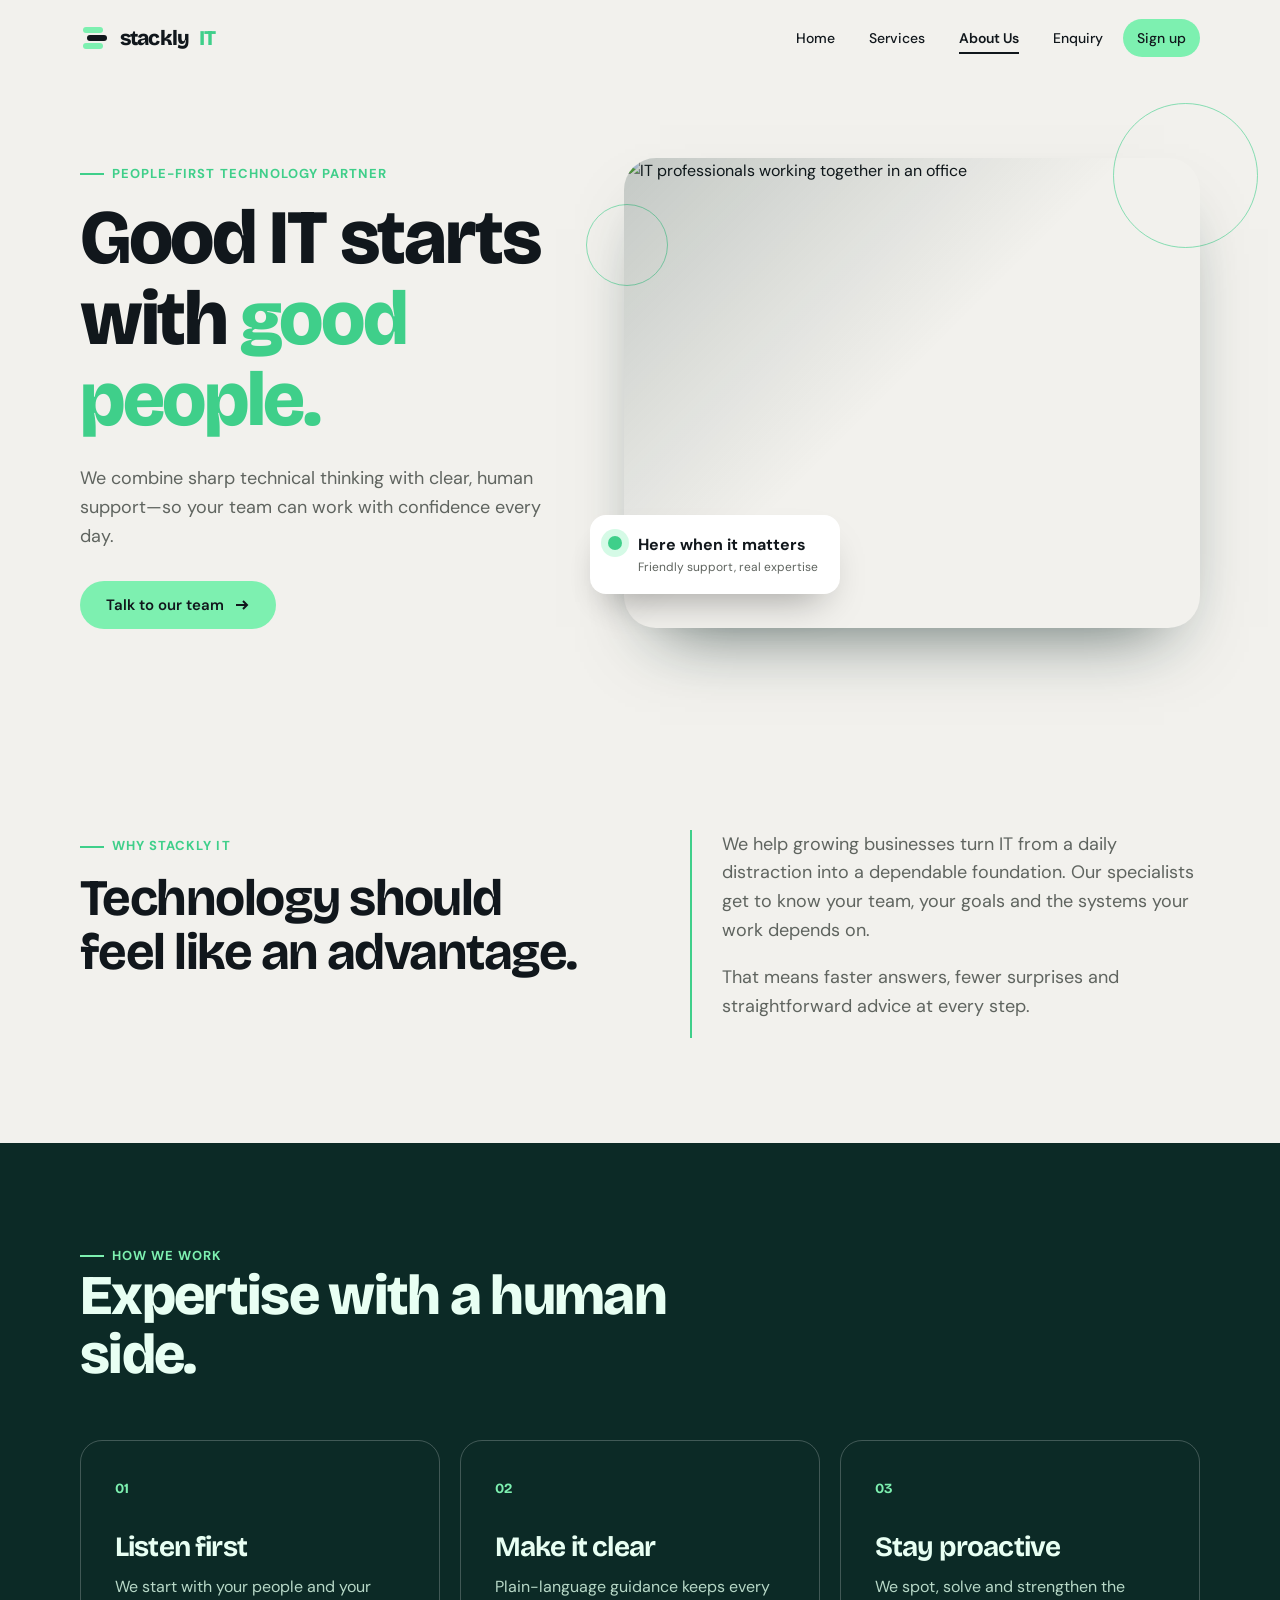
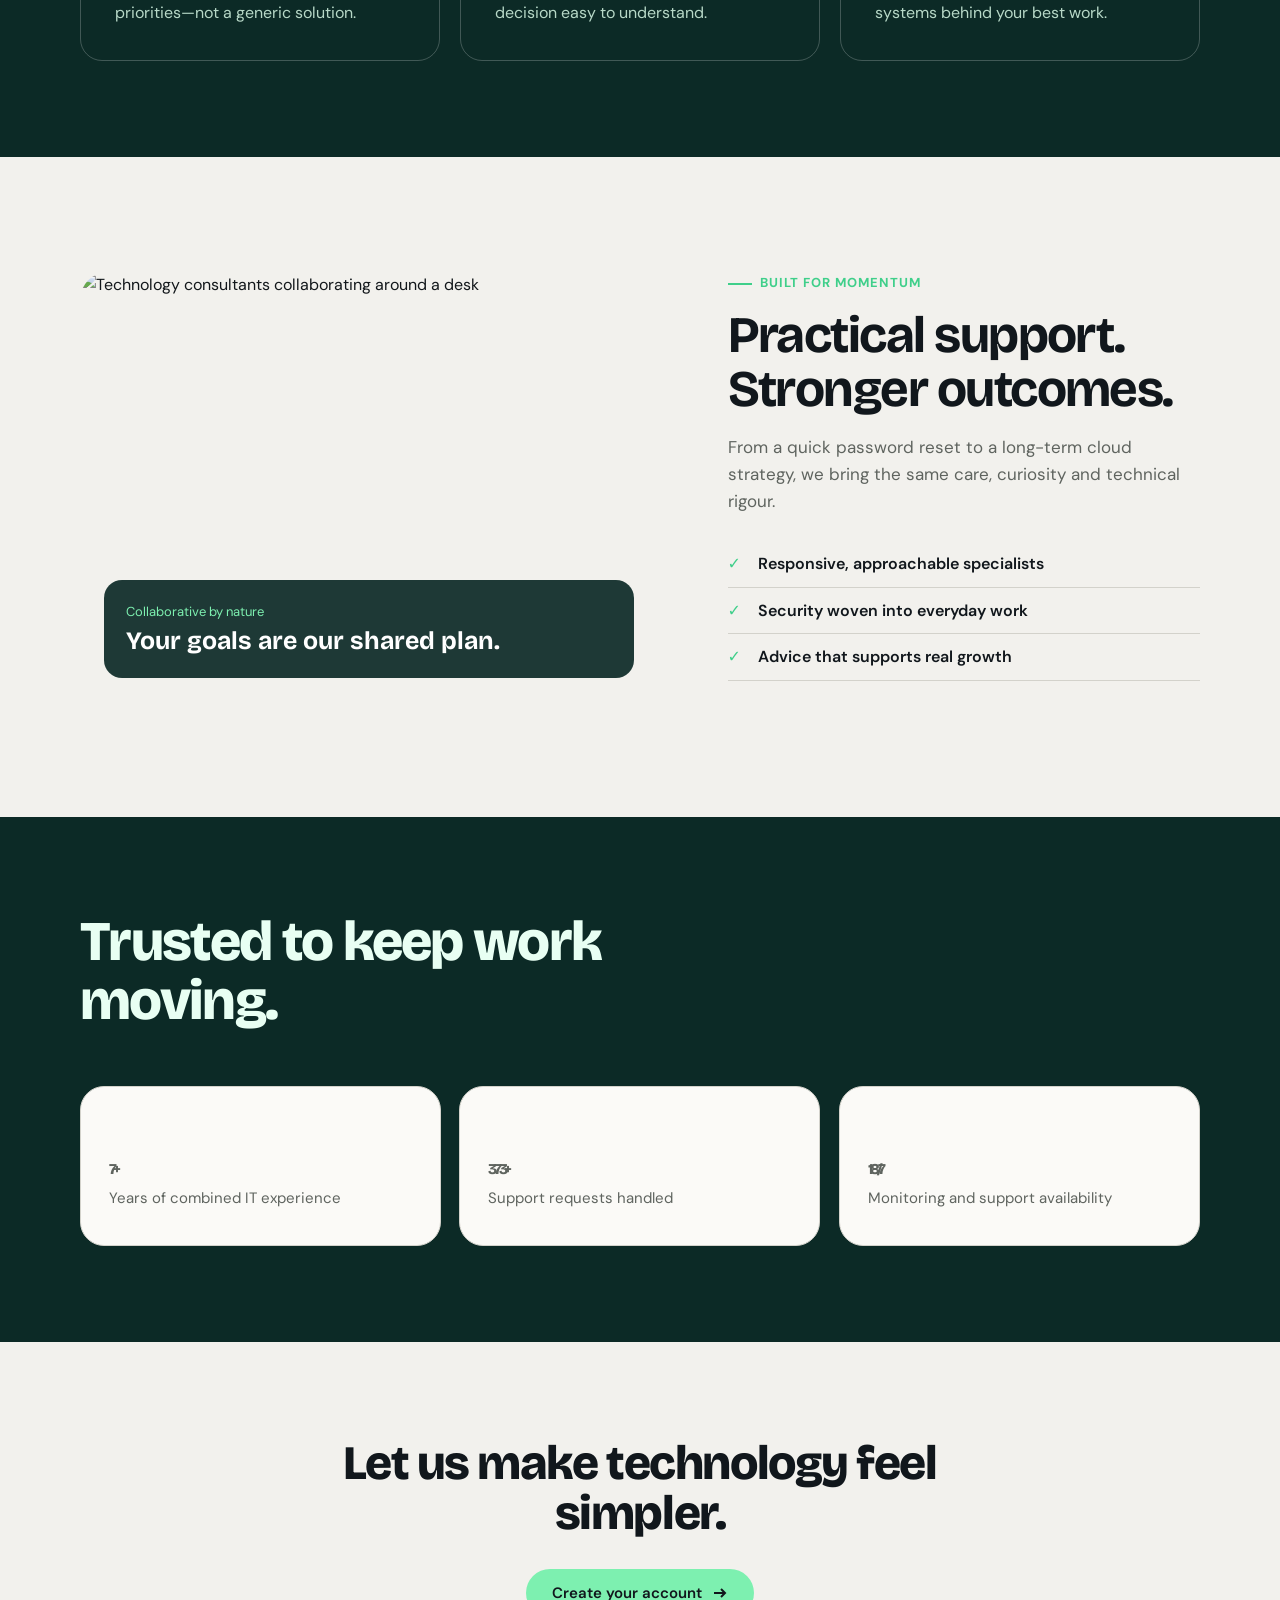
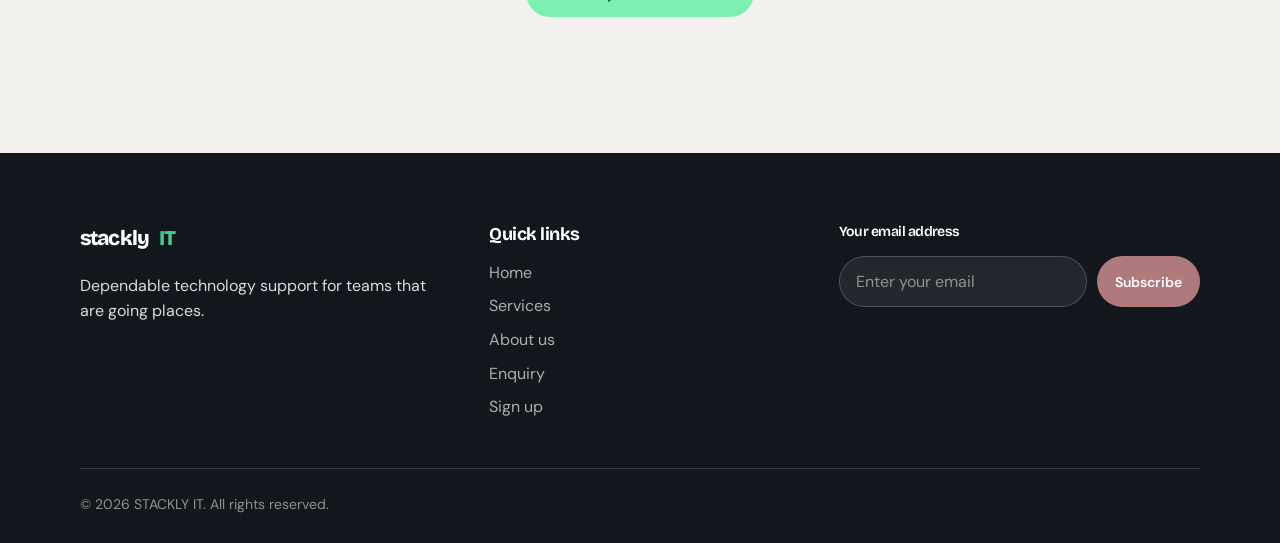
==== stackly-it-website/stackly/about.html @ 1fcb6004 "almost done" ====
<!doctype html>
<html lang="en"><head><meta charset="UTF-8"><meta name="viewport" content="width=device-width,initial-scale=1"><meta name="theme-color" content="#f2f1ed"><title>About us | Stackly IT</title><link rel="icon" type="image/svg+xml" href="logo.svg"><link rel="stylesheet" href="styles.css"><link rel="stylesheet" href="fx.css"></head>
<body class="about-page"><header class="site-header"><div class="wrap"><a class="brand" href="index.html" aria-label="Stackly IT home"><svg viewBox="0 0 30 30" aria-hidden="true"><rect class="b1" x="3" y="4" width="20" height="6" rx="3" fill="#7df0b0"/><rect class="b2" x="7" y="12" width="20" height="6" rx="3" fill="currentColor"/><rect class="b3" x="3" y="20" width="20" height="6" rx="3" fill="#7df0b0"/></svg>stackly<i>IT</i></a><button class="menu-toggle" aria-label="Toggle navigation" aria-expanded="false"><span></span><span></span></button><nav class="nav" aria-label="Main navigation"><a href="index.html">Home</a><a href="services.html">Services</a><a href="about.html" aria-current="page">About Us</a><a href="enquiry.html">Enquiry</a><a class="btn btn-sm" href="signup.html">Sign up</a></nav></div></header>
<main><section class="about-hero"><div class="wrap about-hero-grid"><div class="about-copy"><span class="eyebrow">People-first technology partner</span><h1>Good IT starts with <em>good people.</em></h1><p>We combine sharp technical thinking with clear, human support—so your team can work with confidence every day.</p><a class="btn" href="enquiry.html">Talk to our team <svg viewBox="0 0 16 16" fill="none" stroke="currentColor" stroke-width="2"><path d="M2 8h11M9 4l4 4-4 4"/></svg></a></div><div class="team-photo" data-reveal><img src="https://images.unsplash.com/photo-1521737711867-e3b97375f902?auto=format&amp;fit=crop&amp;w=1200&amp;q=85" alt="IT professionals working together in an office"><div class="photo-badge"><span></span><b>Here when it matters</b><small>Friendly support, real expertise</small></div><i class="orbit orbit-one"></i><i class="orbit orbit-two"></i></div></div></section>
<section class="about-story"><div class="wrap story-grid"><div data-reveal><span class="eyebrow">Why Stackly IT</span><h2>Technology should feel like an advantage.</h2></div><div class="story-copy" data-reveal style="--d:.12s"><p>We help growing businesses turn IT from a daily distraction into a dependable foundation. Our specialists get to know your team, your goals and the systems your work depends on.</p><p>That means faster answers, fewer surprises and straightforward advice at every step.</p></div></div></section>
<section class="dark values"><div class="wrap"><div class="head" data-reveal><span class="eyebrow">How we work</span><h2>Expertise with a human side.</h2></div><div class="value-grid"><article data-reveal><span>01</span><h3>Listen first</h3><p>We start with your people and your priorities—not a generic solution.</p></article><article data-reveal style="--d:.1s"><span>02</span><h3>Make it clear</h3><p>Plain-language guidance keeps every decision easy to understand.</p></article><article data-reveal style="--d:.2s"><span>03</span><h3>Stay proactive</h3><p>We spot, solve and strengthen the systems behind your best work.</p></article></div></div></section>
<section class="team-section"><div class="wrap team-grid"><div class="team-card team-card-main" data-reveal><img src="https://images.unsplash.com/photo-1556761175-b413da4baf72?auto=format&amp;fit=crop&amp;w=1000&amp;q=85" alt="Technology consultants collaborating around a desk"><div><span>Collaborative by nature</span><b>Your goals are our shared plan.</b></div></div><div class="team-detail" data-reveal style="--d:.12s"><span class="eyebrow">Built for momentum</span><h2>Practical support. Stronger outcomes.</h2><p>From a quick password reset to a long-term cloud strategy, we bring the same care, curiosity and technical rigour.</p><ul><li>Responsive, approachable specialists</li><li>Security woven into everyday work</li><li>Advice that supports real growth</li></ul></div></div></section>
<section class="dark"><div class="wrap"><div class="head" data-reveal><h2>Trusted to keep work moving.</h2></div><div class="stats"><div class="stat" data-reveal><strong><span data-to="10" data-suf="+">0</span></strong><span>Years of combined IT experience</span></div><div class="stat" data-reveal style="--d:.08s"><strong><span data-to="500" data-suf="+">0</span></strong><span>Support requests handled</span></div><div class="stat" data-reveal style="--d:.16s"><strong><span data-to="24" data-suf="/7">0</span></strong><span>Monitoring and support availability</span></div></div></div></section>
<section class="closing"><div class="wrap" data-reveal><h2>Let us make technology feel simpler.</h2><a class="btn" href="signup.html">Create your account <svg viewBox="0 0 16 16" fill="none" stroke="currentColor" stroke-width="2"><path d="M2 8h11M9 4l4 4-4 4"/></svg></a></div></section></main>
<footer><div class="wrap"><div class="f-top"><div><a class="brand" href="index.html">stackly<i>IT</i></a><p>Dependable technology support for teams that are going places.</p></div><nav aria-label="Quick links"><h3>Quick links</h3><div class="f-links"><a href="index.html">Home</a><a href="services.html">Services</a><a href="about.html">About us</a><a href="enquiry.html">Enquiry</a><a href="signup.html">Sign up</a></div></nav><form class="sub-form" novalidate><h3><label for="fe">Your email address</label></h3><div class="sub"><input id="fe" type="email" placeholder="Enter your email" required><button class="btn btn-sm" type="submit">Subscribe</button></div><p class="msg" aria-live="polite"></p></form></div><div class="f-bot"><span>© <span id="year">2026</span> STACKLY IT. All rights reserved.</span></div></div></footer><script src="script.js"></script><script src="fx.js"></script></body></html>
---- stackly-it-website/stackly/styles.css ----
@import url('https://fonts.googleapis.com/css2?family=Bricolage+Grotesque:opsz,wght@12..96,500;12..96,700;12..96,800&family=DM+Sans:wght@400;500;600&display=swap');
:root{--paper:#f2f1ed;--card:#fbfaf7;--ink:#11171c;--deep:#0c2a26;--muted:#5f645f;--line:#d3d2cb;--mint:#7df0b0;--mint-d:#3fcf8a;--rose:#b07a7d;--err:#c2403a;--ease:cubic-bezier(.2,.8,.2,1);--head:'Bricolage Grotesque','DM Sans',system-ui,sans-serif;--body:'DM Sans',system-ui,sans-serif}
*{box-sizing:border-box}html{scroll-behavior:smooth}
body{margin:0;background:var(--paper);color:var(--ink);font:400 16px/1.6 var(--body);-webkit-font-smoothing:antialiased}
a{color:inherit;text-decoration:none}h1,h2,h3{font-family:var(--head);margin:0;letter-spacing:-.03em;line-height:1.05}
:focus-visible{outline:3px solid var(--mint-d);outline-offset:3px;border-radius:4px}
.wrap{width:min(1120px,calc(100% - 48px));margin-inline:auto}
/* header */
.site-header{position:sticky;top:0;z-index:50;background:rgba(242,241,237,.82);backdrop-filter:blur(14px);border-bottom:1px solid transparent;transition:border-color .3s}
.site-header.scrolled{border-color:var(--line)}
.site-header .wrap{height:76px;display:flex;align-items:center;justify-content:space-between}
.brand{display:flex;align-items:center;gap:10px;font:800 21px var(--head);letter-spacing:-.04em}
.brand svg{width:30px;height:30px}.brand i{font-style:normal;color:var(--mint-d)}
.brand .b1,.brand .b2,.brand .b3{transition:transform .4s var(--ease)}
.brand:hover .b1{transform:translateX(3px)}.brand:hover .b3{transform:translateX(-3px)}
.nav{display:flex;align-items:center;gap:6px}
.nav a{position:relative;padding:8px 14px;font-size:14px;font-weight:500}
.nav a:not(.btn)::after{content:'';position:absolute;left:14px;right:14px;bottom:3px;height:2px;background:var(--ink);transform:scaleX(0);transform-origin:left;transition:transform .35s var(--ease)}
.nav a:not(.btn):hover::after,.nav a[aria-current]::after{transform:scaleX(1)}
.nav a[aria-current]{font-weight:600}
.menu-toggle{display:none;width:44px;height:44px;border:0;background:none;cursor:pointer;flex-direction:column;justify-content:center;align-items:center;gap:6px}
.menu-toggle span{width:24px;height:2px;background:var(--ink);transition:transform .3s var(--ease)}
.menu-toggle[aria-expanded=true] span:first-child{transform:translateY(4px) rotate(45deg)}.menu-toggle[aria-expanded=true] span:last-child{transform:translateY(-4px) rotate(-45deg)}
/* buttons */
.btn{position:relative;overflow:hidden;display:inline-flex;align-items:center;justify-content:center;gap:10px;min-height:48px;padding:0 26px;border:0;border-radius:999px;background:var(--mint);color:var(--ink);font:600 15px var(--body);cursor:pointer;transition:transform .3s var(--ease),box-shadow .3s}
.btn svg{width:16px;height:16px;transition:transform .3s var(--ease)}
.btn:hover{transform:translateY(-2px);box-shadow:0 10px 24px -8px rgba(63,207,138,.8)}.btn:hover svg{transform:translateX(4px)}
.btn:active{transform:translateY(0)}
.btn::before{content:'';position:absolute;inset:0;background:linear-gradient(100deg,transparent 30%,rgba(255,255,255,.6) 50%,transparent 70%);transform:translateX(-120%)}
.btn:hover::before{transform:translateX(120%);transition:transform .7s var(--ease)}
.btn-dark{background:var(--ink);color:#fff}.btn-dark:hover{box-shadow:0 10px 24px -8px rgba(17,23,28,.6)}
.btn-sm{min-height:38px;padding:0 18px;font-size:14px}
.btn[disabled]{opacity:.7;pointer-events:none}
/* hero */
.hero{padding:72px 0 88px}
.hero .wrap{display:grid;grid-template-columns:1.1fr .9fr;gap:56px;align-items:center}
.hero h1{font-size:clamp(44px,6.4vw,84px);font-weight:800;letter-spacing:-.05em}
.line{display:block;overflow:hidden;padding-bottom:.08em}.line>span{display:block;transform:translateY(110%);animation:rise 1s var(--ease) forwards;animation-delay:calc(var(--i)*.12s + .15s)}
@keyframes rise{to{transform:none}}
.lead{max-width:460px;color:var(--muted);font-size:18px;margin:26px 0 34px;opacity:0;animation:fade .9s .75s var(--ease) forwards}
.hero-cta{display:flex;gap:14px;flex-wrap:wrap;opacity:0;animation:fade .9s .9s var(--ease) forwards}
@keyframes fade{from{opacity:0;transform:translateY(14px)}to{opacity:1;transform:none}}
.link{display:inline-flex;align-items:center;gap:8px;font-weight:600;min-height:48px;border-bottom:2px solid var(--ink);align-self:center;line-height:1.2;padding:0;min-height:0;padding-bottom:3px}
.panel{background:var(--deep);color:#e8fff3;border-radius:28px;padding:30px;position:relative;box-shadow:0 40px 80px -40px rgba(12,42,38,.7);opacity:0;transform:translateY(30px) rotate(1.5deg);animation:panel 1.1s .4s var(--ease) forwards}
@keyframes panel{to{opacity:1;transform:none}}
.panel-top{display:flex;justify-content:space-between;align-items:center;font-size:14px;color:#9fd9bd}
.live{display:inline-flex;align-items:center;gap:8px}.live::before{content:'';width:9px;height:9px;border-radius:50%;background:var(--mint);box-shadow:0 0 0 0 rgba(125,240,176,.7);animation:pulse 2s infinite}
@keyframes pulse{70%{box-shadow:0 0 0 12px rgba(125,240,176,0)}100%{box-shadow:0 0 0 0 rgba(125,240,176,0)}}
.panel-num{font:800 76px/1 var(--head);letter-spacing:-.05em;margin:22px 0 2px;color:#fff}.panel-sub{color:#9fd9bd;font-size:14px}
.bars{height:150px;display:flex;align-items:flex-end;gap:12px;margin-top:26px;border-bottom:1px solid rgba(255,255,255,.18)}
.bars i{flex:1;height:var(--h);background:rgba(255,255,255,.16);border-radius:8px 8px 0 0;transform:scaleY(0);transform-origin:bottom;animation:grow .9s var(--ease) forwards;animation-delay:calc(var(--n)*.09s + .9s)}
.bars i:last-child{background:var(--mint)}
@keyframes grow{to{transform:none}}
.days{display:flex;gap:12px;margin-top:8px;font-size:12px;color:#7fb89d}.days span{flex:1;text-align:center}
.toast{position:absolute;left:-34px;bottom:46px;background:var(--card);color:var(--ink);border-radius:16px;padding:12px 16px;font-size:13px;font-weight:600;display:flex;gap:10px;align-items:center;box-shadow:0 20px 40px -16px rgba(0,0,0,.4);opacity:0;animation:toast 5s 2.2s var(--ease) infinite}
.toast b{display:grid;place-items:center;width:24px;height:24px;border-radius:50%;background:var(--mint)}
@keyframes toast{0%{opacity:0;transform:translateY(16px)}8%,60%{opacity:1;transform:none}70%,100%{opacity:0;transform:translateY(-10px)}}
/* marquee */
.marquee{background:var(--ink);color:var(--paper);overflow:hidden;padding:20px 0}
.marquee div{display:flex;gap:48px;width:max-content;animation:slide 28s linear infinite;font:700 26px var(--head);letter-spacing:-.02em}
.marquee span{display:inline-flex;align-items:center;gap:48px;white-space:nowrap}.marquee span::after{content:'';width:14px;height:14px;background:var(--mint);border-radius:3px;transform:rotate(45deg)}
@keyframes slide{to{transform:translateX(-50%)}}
/* sections */
section{padding:96px 0}.head{max-width:640px;margin-bottom:56px}.head h2{font-size:clamp(34px,4.4vw,56px);font-weight:800}.head p{color:var(--muted);font-size:18px;margin:18px 0 0}
.features{display:grid;gap:0;border-top:1px solid var(--line)}
.feature{display:grid;grid-template-columns:128px 1fr 1.3fr;gap:32px;align-items:center;padding:22px 0;border-bottom:1px solid var(--line);transition:padding .4s var(--ease),background .4s}
.feature:hover{padding-left:20px;background:linear-gradient(90deg,rgba(125,240,176,.18),transparent 60%)}
.feature-image{width:128px;height:94px;margin:0;position:relative;overflow:hidden;border-radius:18px;background:var(--card);box-shadow:0 16px 28px -22px rgba(12,42,38,.8)}
.feature-image::after{content:'';position:absolute;inset:0;background:linear-gradient(135deg,rgba(12,42,38,.12),transparent 60%);pointer-events:none;transition:background .4s}
.feature-image img{display:block;width:100%;height:100%;object-fit:cover;filter:saturate(.78) contrast(1.05);transition:transform .65s var(--ease),filter .45s var(--ease)}
.image-tag{position:absolute;top:9px;right:9px;display:grid;place-items:center;width:28px;height:28px;border-radius:50%;background:rgba(255,255,255,.9);color:var(--deep);font:700 11px var(--head);backdrop-filter:blur(8px)}
.feature:hover .feature-image img{transform:scale(1.1);filter:saturate(1) contrast(1.05)}.feature:hover .feature-image::after{background:linear-gradient(135deg,rgba(125,240,176,.22),transparent 65%)}
.ico{width:64px;height:64px;border-radius:20px;background:var(--card);display:grid;place-items:center;border:1px solid var(--line);transition:background .4s,transform .5s var(--ease)}
.feature:hover .ico{background:var(--mint);transform:rotate(-8deg) scale(1.06)}
.ico svg{width:30px;height:30px;stroke:var(--ink);fill:none;stroke-width:1.7;stroke-linecap:round;stroke-linejoin:round}
.feature h3{font-size:28px;font-weight:700}.feature p{margin:0;color:var(--muted)}
.dark{background:var(--deep);color:#e8fff3}.dark .head p{color:#9fd9bd}
.steps{display:grid;grid-template-columns:repeat(3,1fr);gap:28px;position:relative}
.steps::before{content:'';position:absolute;top:27px;left:16%;right:16%;height:2px;background:repeating-linear-gradient(90deg,var(--line) 0 8px,transparent 8px 16px)}
.dark .steps::before{background:repeating-linear-gradient(90deg,rgba(255,255,255,.3) 0 8px,transparent 8px 16px)}
.step{text-align:center;position:relative}.step b{width:56px;height:56px;margin:0 auto 18px;border-radius:50%;display:grid;place-items:center;font:700 22px var(--head);background:var(--card);color:var(--ink);border:1px solid var(--line);position:relative;z-index:1;transition:background .4s,transform .5s var(--ease)}
.dark .step b{background:var(--deep);border-color:rgba(255,255,255,.4);color:#fff}
.step:hover b{background:var(--mint);color:var(--ink);transform:scale(1.12)}
.step h3{font-size:22px;margin-bottom:6px}.step p{margin:0 auto;max-width:240px;color:var(--muted);font-size:15px}.dark .step p{color:#9fd9bd}
.cta{background:var(--mint);border-radius:36px;padding:72px 56px;display:flex;justify-content:space-between;align-items:center;gap:32px;flex-wrap:wrap;position:relative;overflow:hidden}
.cta::after{content:'';position:absolute;right:-80px;top:-80px;width:320px;height:320px;border-radius:50%;border:2px solid rgba(17,23,28,.15);box-shadow:0 0 0 50px rgba(17,23,28,.04),0 0 0 110px rgba(17,23,28,.03);animation:spin 14s linear infinite;pointer-events:none}
@keyframes spin{to{transform:rotate(360deg)}}
.cta h2{font-size:clamp(32px,4vw,52px);font-weight:800;max-width:560px}
/* page titles */
.page-head{padding:72px 0 40px;text-align:center}.page-head h1{font-size:clamp(40px,6vw,72px);font-weight:800;letter-spacing:-.05em}
.page-head p{max-width:560px;margin:18px auto 0;color:var(--muted);font-size:18px}
.vm{display:grid;grid-template-columns:1fr 1fr;gap:24px}
.vm article{background:var(--card);border:1px solid var(--line);border-radius:28px;padding:44px;transition:transform .5s var(--ease),box-shadow .5s}
.vm article:hover{transform:translateY(-6px);box-shadow:0 30px 50px -30px rgba(17,23,28,.35)}
.vm h2{font-size:38px;margin-bottom:16px}.vm p{color:var(--muted);margin:0}
.stats{display:grid;grid-template-columns:repeat(6,1fr);gap:18px}
.stat{grid-column:span 2;background:var(--card);border:1px solid var(--line);border-radius:24px;padding:34px 28px;transition:transform .5s var(--ease),background .4s}
.stat:nth-child(4){grid-column:2/4}.stat:nth-child(5){grid-column:4/6}
.stat:hover{transform:translateY(-6px);background:var(--mint)}
.stat strong{display:block;font:800 clamp(44px,5vw,64px)/1 var(--head);letter-spacing:-.05em}.stat span{color:var(--muted);font-size:15px}.stat:hover span{color:var(--ink)}
.closing{text-align:center}.closing h2{font-size:clamp(30px,4vw,48px);font-weight:800;max-width:700px;margin:0 auto 30px}
/* services */
.tabs{display:flex;gap:10px;flex-wrap:wrap;justify-content:center;margin-bottom:40px}
.tab{border:1px solid var(--line);background:var(--card);color:var(--ink);padding:12px 24px;border-radius:999px;font:600 15px var(--body);cursor:pointer;transition:background .3s,color .3s,transform .3s var(--ease),border-color .3s}
.tab:hover{transform:translateY(-2px);border-color:var(--ink)}.tab[aria-selected=true]{background:var(--ink);color:#fff;border-color:var(--ink)}
.detail{display:none;background:var(--card);border:1px solid var(--line);border-radius:32px;padding:48px}
.detail.on{display:block;animation:swap .6s var(--ease)}
@keyframes swap{from{opacity:0;transform:translateY(20px) scale(.985)}to{opacity:1;transform:none}}
.detail-h{display:flex;gap:24px;align-items:center;margin-bottom:36px}.detail-h h2{font-size:38px}.detail-h p{margin:6px 0 0;color:var(--muted)}
.cols{display:grid;grid-template-columns:repeat(3,1fr);gap:20px}
.cols section{padding:26px;background:var(--paper);border-radius:20px}
.cols h3{font-size:18px;margin-bottom:12px}.cols p,.cols li{color:var(--muted);margin:0 0 6px;font-size:15px}.cols ul{margin:0;padding:0;list-style:none}
.cols li{padding-left:24px;position:relative}.cols li::before{content:'';position:absolute;left:0;top:.5em;width:12px;height:7px;border-left:2px solid var(--mint-d);border-bottom:2px solid var(--mint-d);transform:rotate(-45deg)}
.detail-f{margin-top:30px}
/* enquiry */
.form-card{background:var(--card);border:1px solid var(--line);border-radius:32px;padding:44px;max-width:860px;margin:0 auto;box-shadow:0 40px 70px -50px rgba(17,23,28,.5)}
.service-form-heading{padding-bottom:24px;margin-bottom:28px;border-bottom:1px solid var(--line)}.service-form-heading span{display:inline-flex;padding:5px 11px;border-radius:999px;background:rgba(125,240,176,.28);color:var(--deep);font-size:12px;font-weight:700;letter-spacing:.04em;text-transform:uppercase}.service-form-heading h2{font-size:28px;margin:12px 0 8px}.service-form-heading p{max-width:560px;margin:0;color:var(--muted);transition:opacity .2s var(--ease)}
.grid2{display:grid;grid-template-columns:1fr 1fr;gap:22px}.field{margin-bottom:22px}
label{display:block;font-weight:600;font-size:14px;margin-bottom:8px}
input,textarea,select{width:100%;border:1.5px solid var(--line);border-radius:14px;background:#fff;padding:14px 16px;font:400 16px var(--body);color:var(--ink);transition:border-color .25s,box-shadow .25s}
textarea{min-height:140px;resize:vertical}select{appearance:none;background:#fff url("data:image/svg+xml,%3Csvg xmlns=%27http://www.w3.org/2000/svg%27 width=%2714%27 height=%278%27 viewBox=%270 0 14 8%27%3E%3Cpath d=%27m1 1 6 6 6-6%27 fill=%27none%27 stroke=%27%2311171c%27 stroke-width=%272%27 stroke-linecap=%27round%27/%3E%3C/svg%3E") no-repeat right 18px center;padding-right:48px;cursor:pointer}
input:focus,textarea:focus,select:focus{outline:0;border-color:var(--mint-d);box-shadow:0 0 0 4px rgba(125,240,176,.35)}
.field.bad input,.field.bad textarea,.field.bad select{border-color:var(--err);animation:shake .4s}.field.bad .err{display:block}
.err{display:none;color:var(--err);font-size:13px;margin-top:6px}
@keyframes shake{25%{transform:translateX(-6px)}75%{transform:translateX(6px)}}
.note{text-align:center;color:var(--muted);font-size:14px;margin:16px 0 0}
.form-card .btn{width:100%;min-height:56px;font-size:16px}
.reply{display:flex;gap:10px;justify-content:center;align-items:center;margin:30px 0 70px;font-weight:500}.reply svg{width:22px;height:22px}
.next-h{text-align:center;font-size:30px;margin-bottom:40px}
.spin{width:18px;height:18px;border:2px solid rgba(17,23,28,.25);border-top-color:var(--ink);border-radius:50%;animation:spin .7s linear infinite}
/* confirmation */
.done{text-align:center;padding:72px 0 30px}
.tick{width:132px;height:132px;margin:0 auto 34px;position:relative}
.tick svg{width:100%;height:100%;overflow:visible}
.tick .c{fill:var(--mint);transform:scale(0);transform-origin:center;animation:pop .6s .1s var(--ease) forwards}
.tick .r{fill:none;stroke:var(--mint-d);stroke-width:2;stroke-dasharray:360;stroke-dashoffset:360;animation:draw 1s .1s ease forwards}
.tick .k{fill:none;stroke:var(--ink);stroke-width:7;stroke-linecap:round;stroke-linejoin:round;stroke-dasharray:70;stroke-dashoffset:70;animation:draw .5s .65s ease forwards}
.tick::before,.tick::after{content:'';position:absolute;inset:0;border-radius:50%;border:2px solid var(--mint-d);opacity:0;animation:ring 1.6s .7s ease-out 2}
.tick::after{animation-delay:1.1s}
@keyframes pop{to{transform:scale(.86)}}@keyframes draw{to{stroke-dashoffset:0}}@keyframes ring{from{opacity:.8;transform:scale(.9)}to{opacity:0;transform:scale(2)}}
.confetti i{position:absolute;left:50%;top:50%;width:9px;height:9px;border-radius:2px;background:var(--c);opacity:0;animation:burst 1.2s .7s var(--ease) forwards}
@keyframes burst{0%{opacity:1;transform:translate(0,0) rotate(0)}100%{opacity:0;transform:translate(var(--x),var(--y)) rotate(300deg)}}
.done h1{font-size:clamp(36px,5vw,60px);font-weight:800;max-width:700px;margin:0 auto 18px}.done>.wrap>p{max-width:520px;margin:0 auto;color:var(--muted);font-size:18px}
.ticket{display:inline-flex;align-items:center;gap:18px;margin-top:36px;background:var(--card);border:1.5px dashed #a7a89f;border-radius:20px;padding:18px 24px;text-align:left}
.ticket small{display:block;color:var(--muted);font-size:13px}.ticket strong{font:800 28px var(--head);letter-spacing:-.02em}
.copy{border:1px solid var(--line);background:#fff;border-radius:12px;padding:9px 16px;font:600 14px var(--body);cursor:pointer;transition:background .3s}.copy:hover{background:var(--mint)}
.urgent{max-width:560px;margin:50px auto 0;display:flex;gap:16px;align-items:center;background:var(--deep);color:#e8fff3;border-radius:22px;padding:22px 26px;text-align:left}
.urgent svg{width:30px;height:30px;flex:none;stroke:var(--mint);fill:none;stroke-width:1.8}.urgent p{margin:0;font-size:14px;color:#9fd9bd}.urgent b{display:block;color:#fff;font-size:16px}
.chip{display:inline-block;background:var(--mint);padding:4px 14px;border-radius:999px;font-weight:600;font-size:14px;margin-top:14px}
/* footer */
footer{background:var(--ink);color:#d9dcd8;padding:72px 0 28px;margin-top:40px}
.f-top{display:grid;grid-template-columns:1.2fr 1fr 1.2fr;gap:48px;padding-bottom:48px;border-bottom:1px solid rgba(255,255,255,.14)}
footer .brand{color:#fff;margin-bottom:22px}.socials{display:flex;gap:12px}
.socials a{width:44px;height:44px;border-radius:50%;border:1px solid rgba(255,255,255,.25);display:grid;place-items:center;transition:background .3s,color .3s,transform .4s var(--ease)}
.socials a:hover{background:var(--mint);color:var(--ink);transform:translateY(-4px) rotate(8deg)}.socials svg{width:18px;height:18px;fill:currentColor}
footer h3{font-size:18px;color:#fff;margin-bottom:16px}.f-links{display:flex;flex-direction:column;gap:8px}
.f-links a,.f-bot a{color:#aab0aa;transition:color .2s,transform .3s var(--ease);width:fit-content}.f-links a:hover,.f-bot a:hover{color:var(--mint);transform:translateX(4px)}
.sub{display:flex;gap:10px;flex-wrap:wrap}.sub input{flex:1;min-width:180px;background:rgba(255,255,255,.07);border-color:rgba(255,255,255,.2);color:#fff;border-radius:999px}.sub input::placeholder{color:#8c938d}
.sub .btn{background:var(--rose);color:#fff}.sub .btn:hover{box-shadow:0 10px 24px -8px rgba(176,122,125,.8)}
.msg{min-height:20px;font-size:14px;color:var(--mint);margin:10px 0 0}
.f-bot{display:flex;justify-content:space-between;gap:20px;flex-wrap:wrap;padding-top:24px;font-size:14px;color:#8c938d}.f-bot div{display:flex;gap:20px}
/* motion helpers */
[data-reveal]{opacity:0;transform:translateY(28px);transition:opacity .9s var(--ease),transform .9s var(--ease);transition-delay:var(--d,0s)}[data-reveal].in{opacity:1;transform:none}
.draw::before{transform:scaleX(0);transform-origin:left;transition:transform 1.4s .3s var(--ease)}.draw.in::before{transform:scaleX(1)}
.wipe{position:fixed;inset:0;z-index:100;background:var(--deep);pointer-events:none;transform:translateY(100%)}
.wipe.out{animation:wout .7s var(--ease) forwards}.wipe.in{animation:win .5s var(--ease) forwards;pointer-events:all}
@keyframes wout{from{transform:none}to{transform:translateY(-100%)}}@keyframes win{from{transform:translateY(100%)}to{transform:none}}
@media (max-width:860px){
.hero .wrap,.vm,.f-top{grid-template-columns:1fr}.toast{left:12px}
.menu-toggle{display:flex}.nav{position:absolute;top:76px;left:0;right:0;background:var(--paper);flex-direction:column;align-items:stretch;padding:12px 24px 24px;border-bottom:1px solid var(--line);clip-path:inset(0 0 100% 0);transition:clip-path .5s var(--ease)}.nav.open{clip-path:inset(0)}.nav a{padding:14px 4px}.nav a::after{display:none}
.feature{grid-template-columns:96px 1fr;gap:16px 20px}.feature-image{width:96px;height:76px;border-radius:14px}.feature p{grid-column:1/-1}.feature:hover{padding-left:0}
.steps{grid-template-columns:1fr}.steps::before{display:none}.step{display:grid;grid-template-columns:56px 1fr;text-align:left;gap:0 16px}.step b{grid-row:span 2;margin:0}.step p{margin:0;max-width:none}
.stats{grid-template-columns:1fr 1fr}.stat,.stat:nth-child(4),.stat:nth-child(5){grid-column:auto}.stat:last-child{grid-column:1/-1}
.cols,.grid2{grid-template-columns:1fr}.detail,.form-card{padding:28px 22px}.cta{padding:44px 28px}section{padding:64px 0}.detail-h{flex-direction:column;align-items:flex-start}}
@media (prefers-reduced-motion:reduce){*,*::before,*::after{animation-duration:.01ms!important;animation-delay:0s!important;animation-iteration-count:1!important;transition-duration:.01ms!important}.line>span,.lead,.hero-cta,.panel,.bars i,[data-reveal]{opacity:1;transform:none}.tick .r,.tick .k{stroke-dashoffset:0}.tick .c{transform:scale(.86)}.marquee div{animation:none}}

/* Screenshot-inspired services page */
.services-page{--paper:#ebebeb;--card:#fff;--line:#d5d5d5;background:#f5f5f5;color:#242424;font-size:14px}
.services-page .site-header{background:rgba(235,235,235,.94)}
.services-page .site-header .wrap{height:66px}
.services-page .brand{font-size:0;gap:0;width:48px;height:40px;justify-content:center;border:1px solid #bbb;color:transparent;position:relative}
.services-page .brand svg{width:34px;height:34px;opacity:.5}
.services-page .brand i{display:none}
.services-page .nav{gap:20px}
.services-page .nav a{padding:8px 4px;font-size:12px}
.services-page .nav .btn{display:none}
.services-page .page-head{padding:34px 0 22px}
.services-page .page-head h1{font:700 17px/1.2 var(--body);letter-spacing:0;text-transform:uppercase;display:inline-block;border-bottom:1px solid #888;padding-bottom:7px}
.services-page .page-head p{display:none}
.services-layout{padding:28px 0 38px}
.services-grid{display:grid;grid-template-columns:220px minmax(0,1fr);gap:34px;align-items:start}
.service-cards{display:grid;gap:0;min-width:0}
.services-page .tabs{position:static;align-self:start;display:flex;flex-direction:column;align-items:stretch;gap:0;margin:0;background:#fafafa;min-height:480px;padding-top:0}
.services-page .tab{border:0;border-bottom:1px solid #e2e2e2;border-radius:0;background:transparent;text-align:left;color:#555;padding:11px 14px;font:400 13px/1.3 var(--body);position:relative}
.services-page .tab::after{content:'→';position:absolute;right:12px;top:50%;transform:translateY(-50%);color:#555}
.services-page .tab:hover{transform:none;background:#f1f1f1}
.services-page .tab[aria-selected=true]{color:#fff;border-color:transparent}
.services-page .tab[aria-selected=true]::after{color:#fff}
.services-page .tab[data-t="managed"][aria-selected=true]{background:#0c2a26}.services-page .tab[data-t="cyber"][aria-selected=true]{background:#355c7d}.services-page .tab[data-t="cloud"][aria-selected=true]{background:#516b92}.services-page .tab[data-t="consult"][aria-selected=true]{background:#8b6267}
.services-page .detail{display:block;padding:16px 20px;margin:0 0 20px;border:2px solid transparent;border-radius:10px;background:#fff;transition:background .35s var(--ease),border-color .35s var(--ease),box-shadow .35s var(--ease),transform .35s var(--ease);min-height:145px}.services-page .detail.on{animation:servicePanel .42s var(--ease) both;box-shadow:0 16px 28px -24px rgba(12,42,38,.6)}.services-page .detail#managed.on{background:#edfff4;border-color:#7df0b0}.services-page .detail#cyber.on{background:#eef6ff;border-color:#8bb8de}.services-page .detail#cloud.on{background:#f1f3ff;border-color:#9daee8}.services-page .detail#consult.on{background:#fff1f2;border-color:#e0a6ae}@keyframes servicePanel{from{transform:translateY(10px)}to{transform:none}}
.services-page .detail-h{gap:14px;margin-bottom:16px}
.services-page .detail-h .ico{width:28px;height:28px;border:0;border-radius:0;background:transparent;flex:none}
.services-page .detail-h .ico svg{width:22px;height:22px;stroke-width:2}
.services-page .detail-h h2{font:500 16px/1.25 var(--body);letter-spacing:0}
.services-page .detail-h p{font-size:11px;line-height:1.4;margin-top:4px;max-width:440px}
.services-page .cols{grid-template-columns:repeat(3,minmax(0,1fr));gap:0}
.services-page .cols section{padding:0 18px;border-left:1px solid #ddd;border-radius:0;background:transparent}
.services-page .cols section:first-child{padding-left:0;border-left:0}
.services-page .cols h3{font:500 11px/1.3 var(--body);letter-spacing:0;margin-bottom:7px}
.services-page .cols p,.services-page .cols li{font-size:10px;line-height:1.45;margin-bottom:4px}
.services-page .cols li{padding-left:10px}
.services-page .cols li::before{width:4px;height:4px;top:.55em;border:0;border-radius:50%;background:#777;transform:none}
.services-page .detail-f{display:none}
.services-page footer{margin-top:0;background:#ebebeb;color:#555;padding:38px 0 16px}
.services-page .f-top{grid-template-columns:1.2fr 1fr 1.2fr;gap:40px;padding-bottom:24px;border-bottom:0}
.services-page footer .brand{width:120px;height:88px;margin-bottom:18px;color:#555;border:1px solid #aaa;font-size:15px}
.services-page footer .brand svg{display:none}
.services-page footer .brand::after{content:'Logo';font-size:14px;color:#555}
.services-page footer h3{color:#555;font:600 14px/1.2 var(--body);letter-spacing:0;margin-bottom:10px}
.services-page .f-links{gap:2px}
.services-page .f-links a{color:#555;font-size:13px}
.services-page .socials a{width:34px;height:34px;border:0;color:#111}
.services-page .sub-form{align-self:center}
.services-page .sub{flex-direction:column;gap:10px}
.services-page .sub input{min-height:36px;background:#f7f7f7;border:1px solid #aaa;color:#333;border-radius:0;font-size:12px}
.services-page .sub .btn{min-height:36px;border-radius:0;background:#ad8181;font-size:12px}
.services-page .f-bot{border-top:1px solid #d3d3d3;padding-top:12px;font-size:10px;color:#666}
.services-page .f-bot a{color:#555}
@media(max-width:700px){.services-grid{grid-template-columns:1fr;gap:18px}.services-page .tabs{position:static;min-height:0;display:grid;grid-template-columns:1fr 1fr}.services-page .detail,.services-page .detail.on{padding:16px}.services-page .cols{grid-template-columns:1fr;gap:12px}.services-page .cols section,.services-page .cols section:first-child{border-left:0;border-top:1px solid #ddd;padding:10px 0 0}.services-page .cols section:first-child{border-top:0;padding-top:0}.services-page .f-top{grid-template-columns:1fr 1fr;gap:24px}.services-page .sub-form{grid-column:1/-1}}
---- stackly-it-website/stackly/fx.css ----
/* ===== Stackly FX: real-time animation layer ===== */
.progress{position:fixed;top:0;left:0;height:3px;width:100%;z-index:120;background:linear-gradient(90deg,var(--mint),var(--mint-d));transform:scaleX(0);transform-origin:left;pointer-events:none}
.glow{position:fixed;left:0;top:0;width:420px;height:420px;margin:-210px 0 0 -210px;border-radius:50%;background:radial-gradient(circle,rgba(125,240,176,.28),transparent 65%);pointer-events:none;z-index:0;will-change:transform;opacity:0;transition:opacity .4s}
.glow.on{opacity:1}
main,footer{position:relative;z-index:1}
.site-header{position:sticky;top:0;z-index:110;isolation:isolate}
.hero{position:relative;overflow:hidden}.hero .wrap{position:relative;z-index:1}
#net{position:absolute;inset:0;width:100%;height:100%;z-index:0;pointer-events:none}
/* splash loader with logo */
.splash{position:fixed;inset:0;z-index:200;background:var(--deep);display:grid;place-items:center;transition:opacity .6s .1s,visibility .6s .1s}
.splash.hide{opacity:0;visibility:hidden}
.splash-in{text-align:center;color:#fff}
.splash svg{width:88px;height:88px;overflow:visible}
.splash .s1,.splash .s2,.splash .s3{opacity:0;transform:translateY(-30px)}
.splash .s1{animation:drop .6s .1s var(--ease) forwards}.splash .s2{animation:drop .6s .3s var(--ease) forwards}.splash .s3{animation:drop .6s .5s var(--ease) forwards}
@keyframes drop{to{opacity:1;transform:none}}
.splash b{display:block;margin-top:18px;font:800 34px var(--head);letter-spacing:-.04em;opacity:0;animation:fade .7s .8s var(--ease) forwards}
.splash b i{font-style:normal;color:var(--mint)}
.splash .bar{width:160px;height:3px;margin:22px auto 0;background:rgba(255,255,255,.15);border-radius:3px;overflow:hidden}
.splash .bar::after{content:'';display:block;height:100%;background:var(--mint);transform:translateX(-100%);animation:load 1.1s .3s var(--ease) forwards}
@keyframes load{to{transform:none}}
/* animated logo (all pages) */
.brand svg{overflow:visible}
.brand .b1{animation:sway 4s ease-in-out infinite}.brand .b2{animation:sway 4s -1.3s ease-in-out infinite reverse}.brand .b3{animation:sway 4s -2.6s ease-in-out infinite}
@keyframes sway{50%{transform:translateX(2.5px)}}
.brand .b1,.brand .b2,.brand .b3{transform-box:fill-box}
/* hero extras */
.hero h1 .line:last-child>span::after{content:'';display:inline-block;width:.09em;height:.8em;margin-left:.06em;background:var(--mint-d);vertical-align:-.04em;animation:blink 1s steps(2) infinite}
@keyframes blink{50%{opacity:0}}
.panel{transition:transform .25s ease-out;transform-style:preserve-3d;will-change:transform}
.panel-num{font-variant-numeric:tabular-nums}
.bars i{transition:height .8s var(--ease)}
.feed{margin-top:18px;display:grid;gap:8px;font-size:13px;color:#9fd9bd;min-height:62px}
.feed div{display:flex;gap:10px;align-items:center;animation:fade .5s var(--ease)}
.feed time{color:#7fb89d;font-variant-numeric:tabular-nums;font-size:12px;min-width:56px}
.feed i{width:7px;height:7px;border-radius:50%;background:var(--mint);flex:none}
.status{display:flex;flex-wrap:wrap;gap:10px 28px;justify-content:center;padding:16px 24px;background:var(--card);border-bottom:1px solid var(--line);font-size:13px;color:var(--muted);font-variant-numeric:tabular-nums}
.status span{display:inline-flex;gap:8px;align-items:center}.status b{color:var(--ink)}
.status .dot{width:8px;height:8px;border-radius:50%;background:var(--mint-d);animation:pulse 2s infinite}
/* hover/3D */
.tilt{transition:transform .3s ease-out;transform-style:preserve-3d;will-change:transform}
.stat,.vm article,.step{will-change:transform}
.btn{will-change:transform}
.float{animation:floaty 6s ease-in-out infinite}
@keyframes floaty{50%{transform:translateY(-8px)}}
.cta::before{content:'';position:absolute;left:-60px;bottom:-60px;width:200px;height:200px;border-radius:50%;background:rgba(255,255,255,.35);animation:floaty 7s ease-in-out infinite;pointer-events:none}
.page-head h1{background:linear-gradient(100deg,var(--ink) 40%,var(--mint-d) 50%,var(--ink) 60%);background-size:250% 100%;-webkit-background-clip:text;background-clip:text;color:transparent;animation:shine 5s 1s ease-in-out infinite}
@keyframes shine{from{background-position:100% 0}to{background-position:-100% 0}}
.feature .ico svg{transition:transform .5s var(--ease)}.feature:hover .ico svg{transform:scale(1.1)}
.feature-image{transform:translateZ(0);animation:mediaSettle .8s var(--ease) both;animation-delay:var(--d,0s)}
@keyframes mediaSettle{from{opacity:0;transform:scale(.92) translateY(12px)}to{opacity:1;transform:translateZ(0)}}
.tab[aria-selected=true]{animation:pop2 .4s var(--ease)}@keyframes pop2{50%{transform:scale(1.06)}}
.service-changing .service-form-heading{animation:serviceCopy .42s var(--ease)}.service-changing .service-focus-field,.service-changing #need{animation:serviceCopy .48s .04s var(--ease) both}@keyframes serviceCopy{from{opacity:.15;transform:translateY(8px)}to{opacity:1;transform:none}}
.transition-brand{transform:scale(.78)}.transition-brand svg{width:64px;height:64px}.transition-brand b{font-size:28px;margin-top:12px;opacity:1;animation:none}
.ripple{position:absolute;border-radius:50%;background:rgba(255,255,255,.55);transform:scale(0);animation:rip .6s ease-out forwards;pointer-events:none}
@keyframes rip{to{transform:scale(4);opacity:0}}
/* ===== Services page: real logo (replace placeholder boxes) ===== */
.services-page .brand{font-size:21px;gap:10px;width:auto;height:auto;border:0;color:var(--ink);justify-content:flex-start}
.services-page .brand svg{width:30px;height:30px;opacity:1}
.services-page .brand i{display:inline}
.services-page footer .brand{width:auto;height:auto;border:0;font-size:21px;color:#242424;margin-bottom:18px}
.services-page footer .brand svg{display:block}
.services-page footer .brand::after{content:none}
.services-page .page-head h1{font:800 clamp(34px,6vw,56px)/1.05 var(--head);text-transform:none;border:0;padding:0;letter-spacing:-.04em;display:block}
.services-page .page-head p{display:block}
.services-page .nav .btn{display:inline-flex}
.services-page .nav a{font-size:14px;padding:8px 14px}
.services-page .nav{gap:6px}
.services-page .detail{transition:transform .4s var(--ease),box-shadow .4s}.services-page .detail:hover{transform:translateX(6px);box-shadow:0 20px 40px -28px rgba(17,23,28,.4)}
.services-page .cols p,.services-page .cols li{font-size:12px}.services-page .cols h3{font-size:13px}.services-page .detail-h p{font-size:13px}
.services-page .tab{font-size:14px;padding:14px}
.services-page .tab[aria-selected=true]{background:var(--ink)}
.services-page .tabs{min-height:0;position:sticky;top:96px}
/* ===== Mobile polish ===== */
@media (max-width:860px){
.glow{display:none}
.site-header .wrap{height:64px}.nav{top:64px;box-shadow:0 24px 40px -24px rgba(17,23,28,.35)}
.nav .btn{margin-top:8px}
.hero{padding:40px 0 56px}.hero .wrap{gap:36px}
.panel{padding:22px}.panel-num{font-size:60px}.toast{position:relative;left:auto;bottom:auto;top:auto;margin-top:16px;font-size:12px;width:fit-content;max-width:100%}
.bars{height:110px;gap:8px}.days{gap:8px;font-size:11px}
.status{justify-content:flex-start;gap:8px 18px;padding:14px 20px;font-size:12px}
.wrap{width:min(1120px,calc(100% - 36px))}
.head{margin-bottom:36px}.marquee div{font-size:20px}
.f-bot{flex-direction:column}
.services-page .tabs{position:static;display:grid;grid-template-columns:1fr 1fr;gap:8px;background:transparent}
.services-page .tab{border:1px solid var(--line);border-radius:12px;background:#fff}
.services-page .tab::after{display:none}
.services-page .tab[aria-selected=true]{background:var(--ink);color:#fff}
.services-grid{grid-template-columns:1fr!important}
.services-page .cols{grid-template-columns:1fr!important}
.services-page .cols section,.services-page .cols section:first-child{border-left:0!important;border-top:1px solid #ddd;padding:12px 0 0!important}
.services-page .cols section:first-child{border-top:0;padding-top:0!important}
.services-page .f-top{grid-template-columns:1fr!important}
.ticket{flex-wrap:wrap;width:100%;justify-content:space-between}
.urgent{flex-direction:column;text-align:center}
.vm article{padding:28px 24px}.vm h2{font-size:30px}
.sub .btn{width:100%}
}
@media (max-width:420px){.hero h1{font-size:42px}.services-page .tabs{grid-template-columns:1fr}.stats{grid-template-columns:1fr}.stat:last-child{grid-column:auto}.btn{padding:0 22px}.hero-cta{gap:18px}}
@media (hover:none){.tilt,.panel{transform:none!important}}
@media (prefers-reduced-motion:reduce){.splash,.glow,#net,.progress{display:none}.brand .b1,.brand .b2,.brand .b3,.float,.page-head h1{animation:none}.page-head h1{color:var(--ink)}}

/* About page and sign-up experience */
.page-enter main,.page-enter footer{animation:pageLift .65s var(--ease) both}@keyframes pageLift{from{opacity:0;transform:translateY(18px)}to{opacity:1;transform:none}}
.eyebrow{display:inline-flex;align-items:center;gap:8px;color:var(--mint-d);font-size:13px;font-weight:700;letter-spacing:.08em;text-transform:uppercase}.eyebrow::before{content:'';width:24px;height:2px;background:currentColor}
.about-hero{padding:80px 0 96px;overflow:hidden}.about-hero-grid{display:grid;grid-template-columns:.9fr 1.1fr;gap:72px;align-items:center}.about-copy h1,.signup-intro h1{font-size:clamp(48px,6vw,80px);font-weight:800;margin:14px 0 24px}.about-copy h1 em{color:var(--mint-d);font-style:normal}.about-copy p,.signup-intro p{max-width:510px;color:var(--muted);font-size:18px;margin:0 0 30px}.team-photo{min-height:470px;position:relative;isolation:isolate}.team-photo img{width:100%;height:470px;display:block;object-fit:cover;border-radius:32px;filter:saturate(.85) contrast(1.03);box-shadow:0 35px 70px -36px rgba(12,42,38,.7)}.team-photo::after{content:'';position:absolute;inset:0;border-radius:32px;background:linear-gradient(135deg,rgba(12,42,38,.2),transparent 48%);pointer-events:none}.photo-badge{position:absolute;left:-34px;bottom:34px;z-index:2;padding:17px 22px 17px 48px;border-radius:16px;background:#fff;box-shadow:0 20px 40px -18px rgba(0,0,0,.38);animation:floaty 5s ease-in-out infinite}.photo-badge span{position:absolute;left:18px;top:21px;width:14px;height:14px;border-radius:50%;background:var(--mint-d);box-shadow:0 0 0 7px rgba(125,240,176,.32)}.photo-badge b,.photo-badge small{display:block}.photo-badge small{color:var(--muted);font-size:12px}.orbit{position:absolute;border:1px solid rgba(63,207,138,.6);border-radius:50%;z-index:-1;animation:orbit 12s linear infinite}.orbit-one{width:145px;height:145px;right:-58px;top:-55px}.orbit-two{width:82px;height:82px;left:-38px;top:46px;animation-direction:reverse;animation-duration:8s}@keyframes orbit{to{transform:rotate(360deg)}}
.about-story{padding:105px 0}.story-grid{display:grid;grid-template-columns:1fr 1fr;gap:100px}.story-grid h2,.team-detail h2{font-size:clamp(36px,4vw,58px);margin-top:15px}.story-copy{border-left:2px solid var(--mint-d);padding-left:30px}.story-copy p{font-size:18px;color:var(--muted);margin:0 0 18px}.values .eyebrow{color:var(--mint)}.value-grid{display:grid;grid-template-columns:repeat(3,1fr);gap:20px}.value-grid article{padding:34px;border:1px solid rgba(255,255,255,.22);border-radius:22px;transition:transform .4s var(--ease),background .4s}.value-grid article:hover{transform:translateY(-8px);background:rgba(125,240,176,.1)}.value-grid span{color:var(--mint);font:700 14px var(--head)}.value-grid h3{font-size:28px;margin:32px 0 12px}.value-grid p{color:#b7d8c7;margin:0}.team-section{padding:110px 0}.team-grid{display:grid;grid-template-columns:1.1fr .9fr;align-items:center;gap:70px}.team-card{position:relative;min-height:430px;border-radius:28px;overflow:hidden}.team-card img{width:100%;height:430px;object-fit:cover;display:block;filter:saturate(.76)}.team-card div{position:absolute;left:24px;right:24px;bottom:24px;padding:22px;border-radius:18px;background:rgba(12,42,38,.92);color:#fff;backdrop-filter:blur(12px)}.team-card span,.team-card b{display:block}.team-card span{font-size:13px;color:var(--mint);margin-bottom:4px}.team-card b{font:700 25px/1.15 var(--head)}.team-detail p{color:var(--muted);font-size:17px}.team-detail ul{padding:0;margin:26px 0;list-style:none}.team-detail li{padding:10px 0 10px 30px;border-bottom:1px solid var(--line);position:relative;font-weight:600}.team-detail li::before{content:'✓';position:absolute;left:0;color:var(--mint-d);font-weight:800}
.signup-shell{min-height:calc(100vh - 76px);padding:100px 0}.signup-grid{display:grid;grid-template-columns:1fr minmax(360px,.8fr);gap:90px;align-items:center}.signup-intro{position:relative}.signup-intro::after{content:'';position:absolute;width:250px;height:250px;border:36px solid rgba(125,240,176,.4);border-radius:50%;right:5%;bottom:-120px;z-index:-1;animation:floaty 8s ease-in-out infinite}.signup-perks{display:grid;gap:12px;font-weight:600}.signup-page .form-card{margin:0}.signup-page .form-card h2{font-size:34px;margin-bottom:28px}.signup-message{min-height:42px}
@media(max-width:860px){.about-hero{padding:54px 0 70px}.about-hero-grid,.story-grid,.team-grid,.signup-grid{grid-template-columns:1fr;gap:40px}.team-photo,.team-photo img{min-height:330px;height:330px}.photo-badge{left:14px;bottom:14px}.about-story,.team-section,.signup-shell{padding:70px 0}.value-grid{grid-template-columns:1fr}.story-copy{padding-left:20px}.signup-intro::after{display:none}.signup-page .form-card{max-width:100%}}
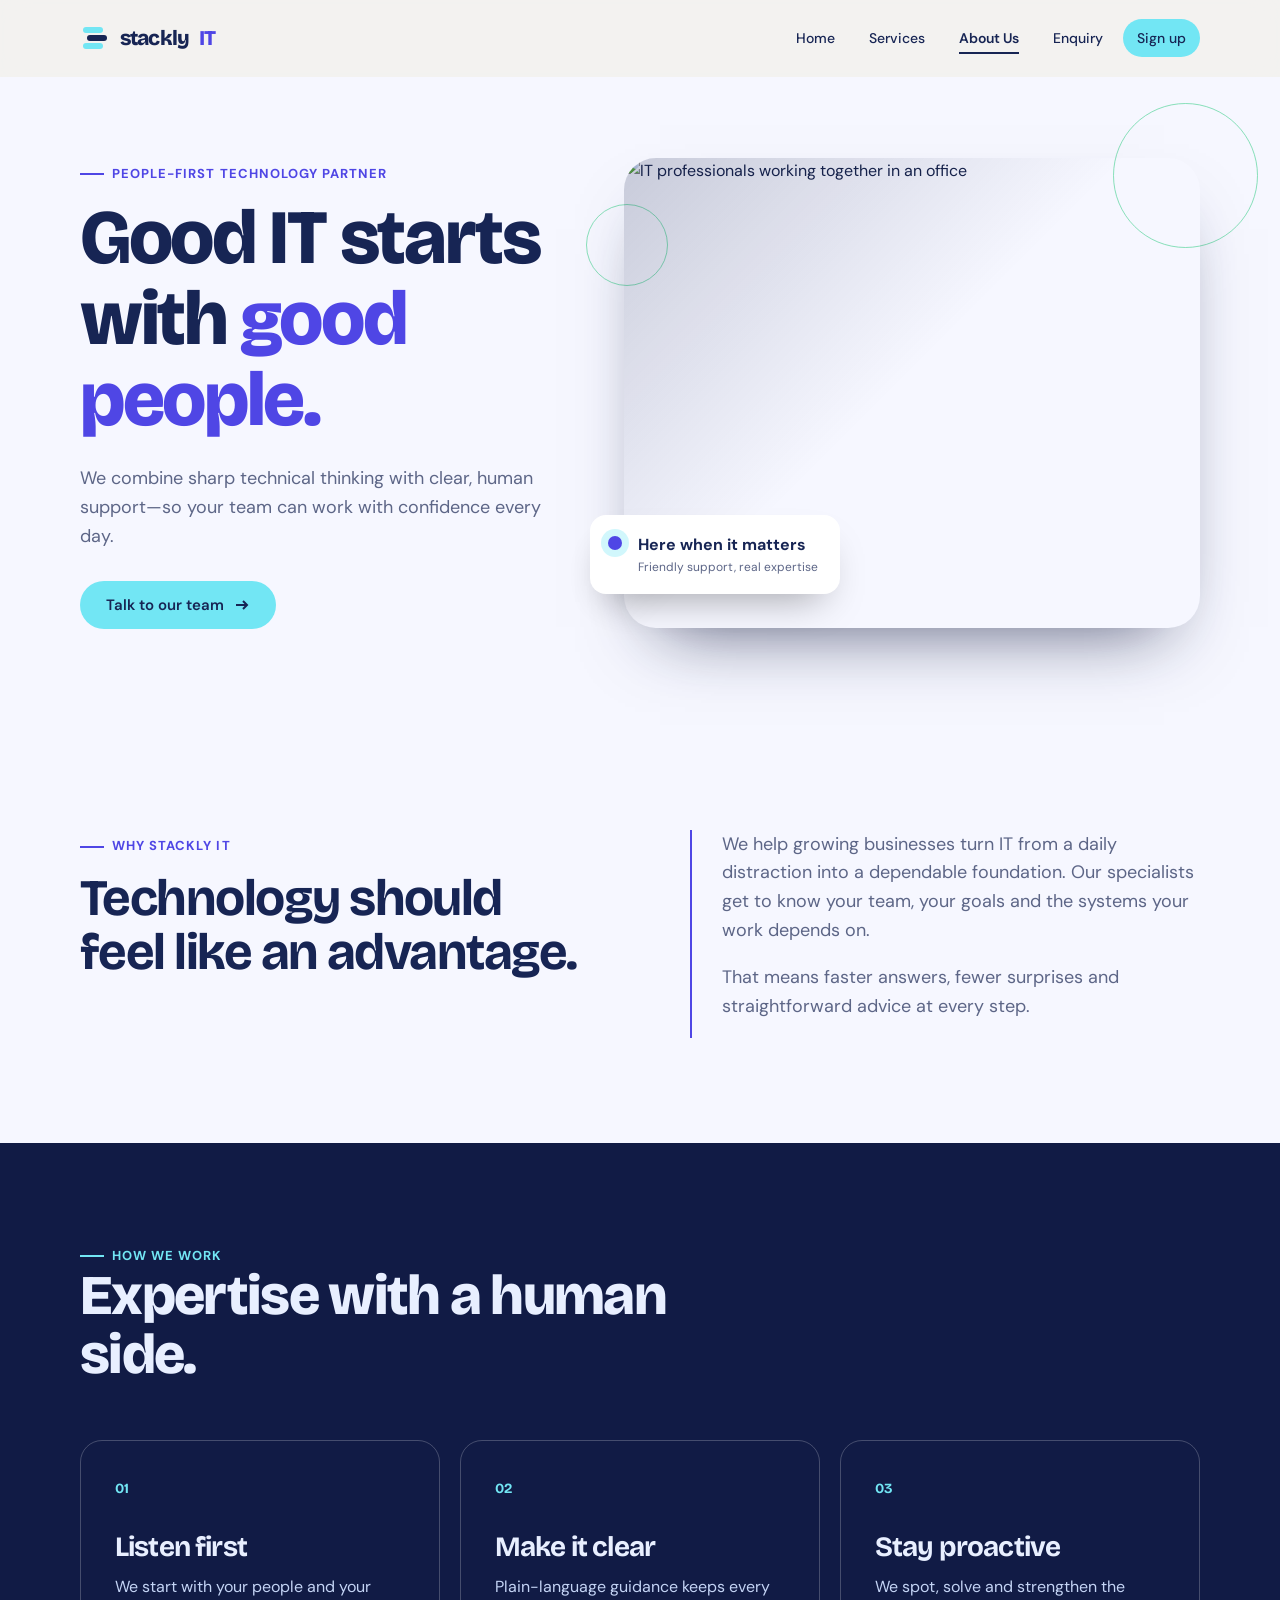
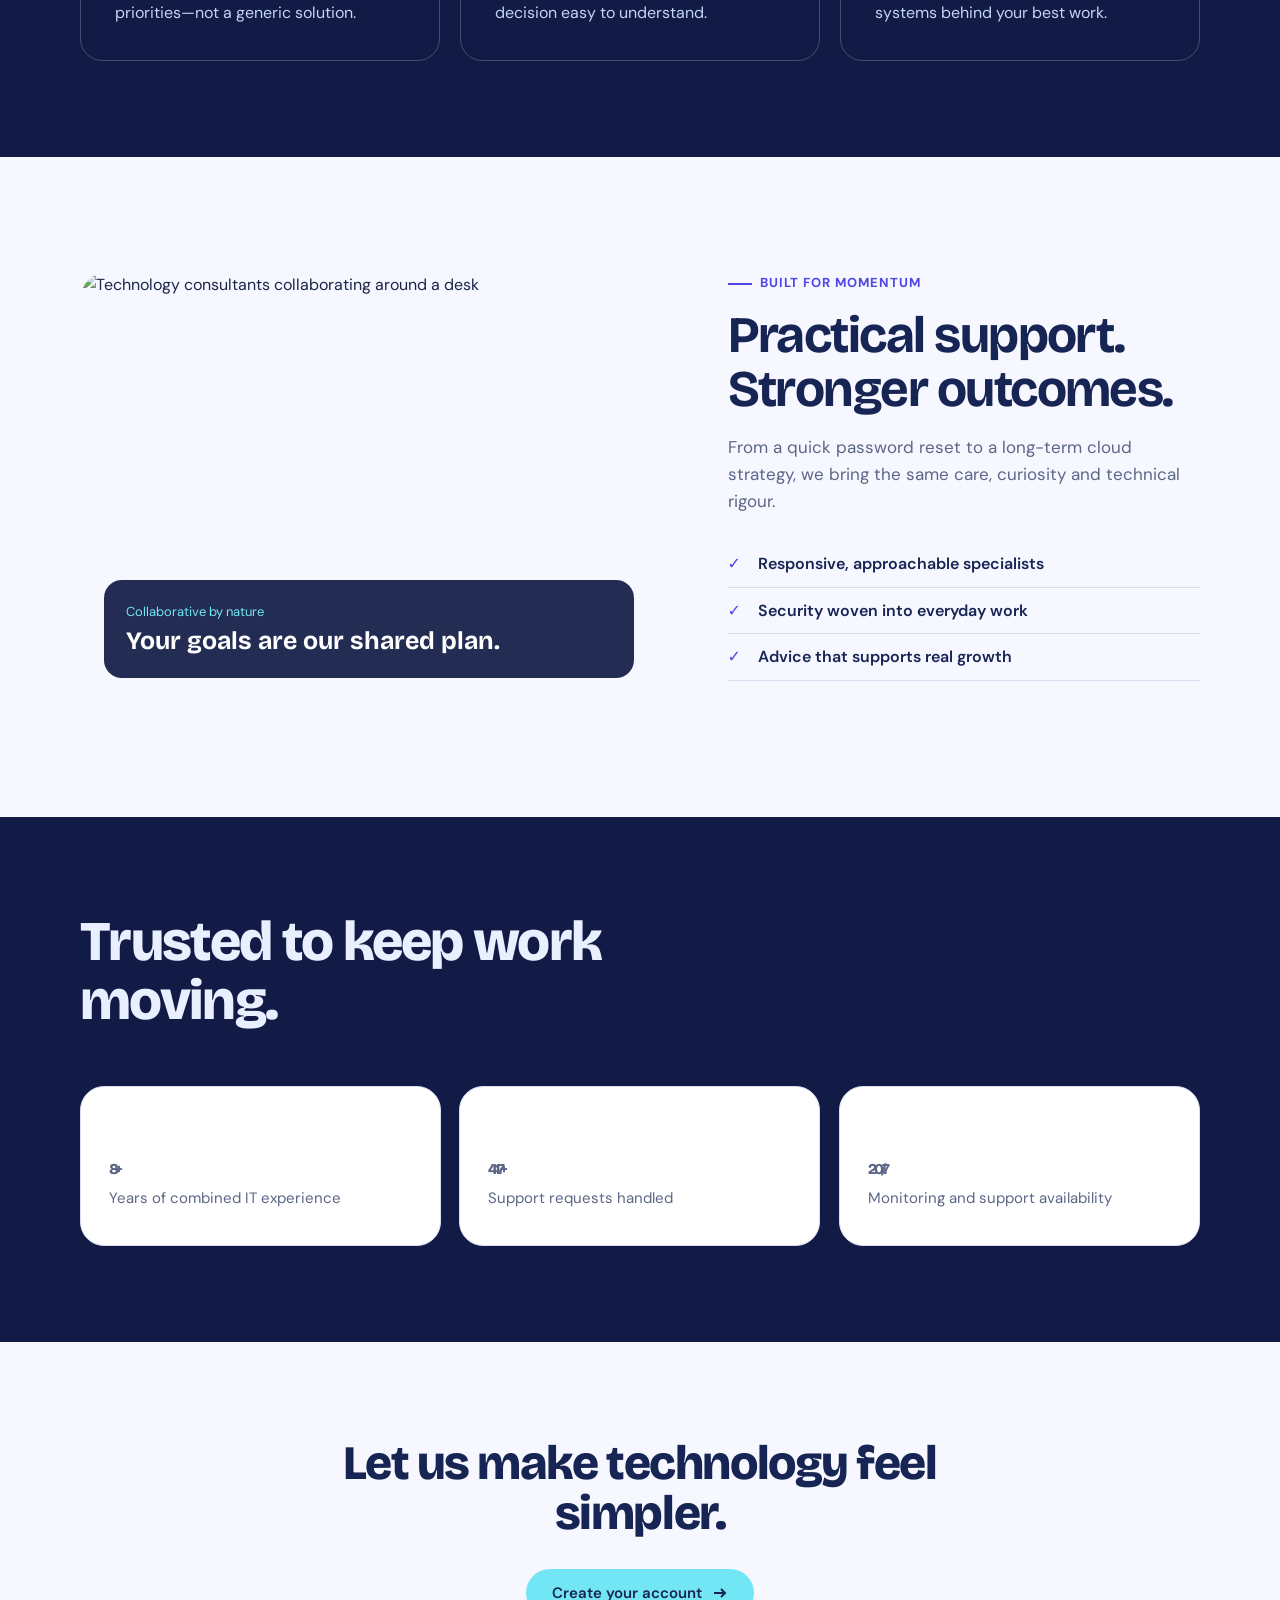
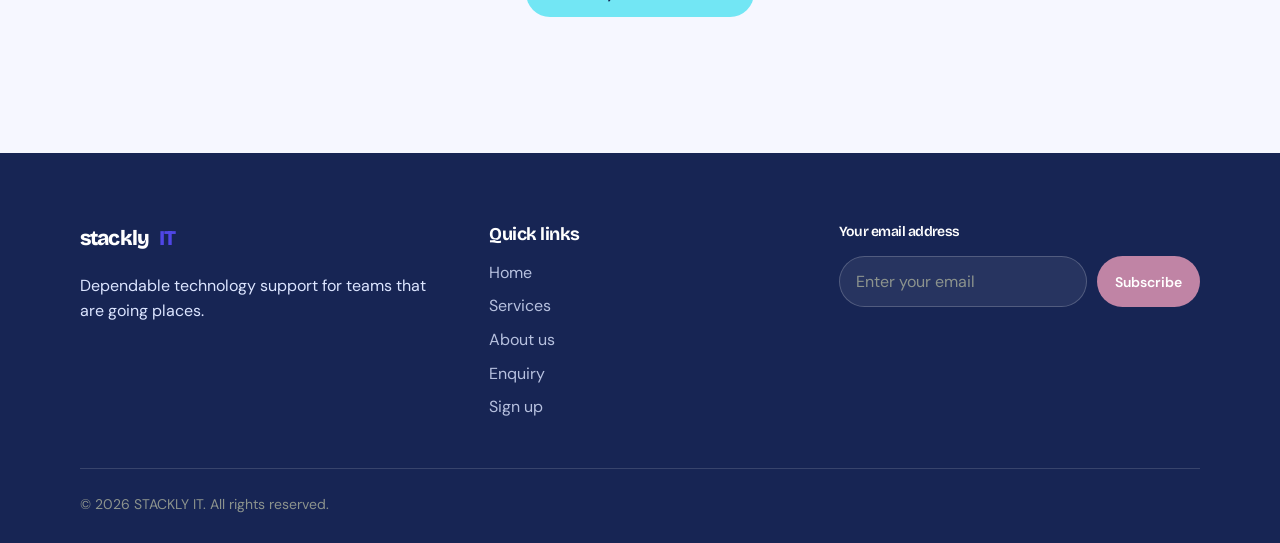
==== commit bac51001: "some more changes are done" ====
--- a/stackly-it-website/stackly/about.html
+++ b/stackly-it-website/stackly/about.html
@@ -1,6 +1,6 @@
 <!doctype html>
-<html lang="en"><head><meta charset="UTF-8"><meta name="viewport" content="width=device-width,initial-scale=1"><meta name="theme-color" content="#f2f1ed"><title>About us | Stackly IT</title><link rel="icon" type="image/svg+xml" href="logo.svg"><link rel="stylesheet" href="styles.css"><link rel="stylesheet" href="fx.css"></head>
-<body class="about-page"><header class="site-header"><div class="wrap"><a class="brand" href="index.html" aria-label="Stackly IT home"><svg viewBox="0 0 30 30" aria-hidden="true"><rect class="b1" x="3" y="4" width="20" height="6" rx="3" fill="#7df0b0"/><rect class="b2" x="7" y="12" width="20" height="6" rx="3" fill="currentColor"/><rect class="b3" x="3" y="20" width="20" height="6" rx="3" fill="#7df0b0"/></svg>stackly<i>IT</i></a><button class="menu-toggle" aria-label="Toggle navigation" aria-expanded="false"><span></span><span></span></button><nav class="nav" aria-label="Main navigation"><a href="index.html">Home</a><a href="services.html">Services</a><a href="about.html" aria-current="page">About Us</a><a href="enquiry.html">Enquiry</a><a class="btn btn-sm" href="signup.html">Sign up</a></nav></div></header>
+<html lang="en"><head><meta charset="UTF-8"><meta name="viewport" content="width=device-width,initial-scale=1"><meta name="theme-color" content="#f6f7ff"><title>About us | Stackly IT</title><link rel="icon" type="image/svg+xml" href="logo.svg"><link rel="stylesheet" href="styles.css"><link rel="stylesheet" href="fx.css"></head>
+<body class="about-page"><header class="site-header"><div class="wrap"><a class="brand" href="index.html" aria-label="Stackly IT home"><svg viewBox="0 0 30 30" aria-hidden="true"><rect class="b1" x="3" y="4" width="20" height="6" rx="3" fill="var(--mint)"/><rect class="b2" x="7" y="12" width="20" height="6" rx="3" fill="currentColor"/><rect class="b3" x="3" y="20" width="20" height="6" rx="3" fill="var(--mint)"/></svg>stackly<i>IT</i></a><button class="menu-toggle" aria-label="Toggle navigation" aria-expanded="false"><span></span><span></span></button><nav class="nav" aria-label="Main navigation"><a href="index.html">Home</a><a href="services.html">Services</a><a href="about.html" aria-current="page">About Us</a><a href="enquiry.html">Enquiry</a><a class="btn btn-sm" href="signup.html">Sign up</a></nav></div></header>
 <main><section class="about-hero"><div class="wrap about-hero-grid"><div class="about-copy"><span class="eyebrow">People-first technology partner</span><h1>Good IT starts with <em>good people.</em></h1><p>We combine sharp technical thinking with clear, human support—so your team can work with confidence every day.</p><a class="btn" href="enquiry.html">Talk to our team <svg viewBox="0 0 16 16" fill="none" stroke="currentColor" stroke-width="2"><path d="M2 8h11M9 4l4 4-4 4"/></svg></a></div><div class="team-photo" data-reveal><img src="https://images.unsplash.com/photo-1521737711867-e3b97375f902?auto=format&amp;fit=crop&amp;w=1200&amp;q=85" alt="IT professionals working together in an office"><div class="photo-badge"><span></span><b>Here when it matters</b><small>Friendly support, real expertise</small></div><i class="orbit orbit-one"></i><i class="orbit orbit-two"></i></div></div></section>
 <section class="about-story"><div class="wrap story-grid"><div data-reveal><span class="eyebrow">Why Stackly IT</span><h2>Technology should feel like an advantage.</h2></div><div class="story-copy" data-reveal style="--d:.12s"><p>We help growing businesses turn IT from a daily distraction into a dependable foundation. Our specialists get to know your team, your goals and the systems your work depends on.</p><p>That means faster answers, fewer surprises and straightforward advice at every step.</p></div></div></section>
 <section class="dark values"><div class="wrap"><div class="head" data-reveal><span class="eyebrow">How we work</span><h2>Expertise with a human side.</h2></div><div class="value-grid"><article data-reveal><span>01</span><h3>Listen first</h3><p>We start with your people and your priorities—not a generic solution.</p></article><article data-reveal style="--d:.1s"><span>02</span><h3>Make it clear</h3><p>Plain-language guidance keeps every decision easy to understand.</p></article><article data-reveal style="--d:.2s"><span>03</span><h3>Stay proactive</h3><p>We spot, solve and strengthen the systems behind your best work.</p></article></div></div></section>
--- a/stackly-it-website/stackly/styles.css
+++ b/stackly-it-website/stackly/styles.css
@@ -1,5 +1,5 @@
 @import url('https://fonts.googleapis.com/css2?family=Bricolage+Grotesque:opsz,wght@12..96,500;12..96,700;12..96,800&family=DM+Sans:wght@400;500;600&display=swap');
-:root{--paper:#f2f1ed;--card:#fbfaf7;--ink:#11171c;--deep:#0c2a26;--muted:#5f645f;--line:#d3d2cb;--mint:#7df0b0;--mint-d:#3fcf8a;--rose:#b07a7d;--err:#c2403a;--ease:cubic-bezier(.2,.8,.2,1);--head:'Bricolage Grotesque','DM Sans',system-ui,sans-serif;--body:'DM Sans',system-ui,sans-serif}
+:root{--paper:#f6f7ff;--card:#ffffff;--ink:#172554;--deep:#111b45;--muted:#5d6687;--line:#d9def2;--mint:#72e6f4;--mint-d:#4f46e5;--rose:#c084a5;--err:#d14343;--ease:cubic-bezier(.2,.8,.2,1);--head:'Bricolage Grotesque','DM Sans',system-ui,sans-serif;--body:'DM Sans',system-ui,sans-serif}
 *{box-sizing:border-box}html{scroll-behavior:smooth}
 body{margin:0;background:var(--paper);color:var(--ink);font:400 16px/1.6 var(--body);-webkit-font-smoothing:antialiased}
 a{color:inherit;text-decoration:none}h1,h2,h3{font-family:var(--head);margin:0;letter-spacing:-.03em;line-height:1.05}
@@ -41,17 +41,17 @@
 .hero-cta{display:flex;gap:14px;flex-wrap:wrap;opacity:0;animation:fade .9s .9s var(--ease) forwards}
 @keyframes fade{from{opacity:0;transform:translateY(14px)}to{opacity:1;transform:none}}
 .link{display:inline-flex;align-items:center;gap:8px;font-weight:600;min-height:48px;border-bottom:2px solid var(--ink);align-self:center;line-height:1.2;padding:0;min-height:0;padding-bottom:3px}
-.panel{background:var(--deep);color:#e8fff3;border-radius:28px;padding:30px;position:relative;box-shadow:0 40px 80px -40px rgba(12,42,38,.7);opacity:0;transform:translateY(30px) rotate(1.5deg);animation:panel 1.1s .4s var(--ease) forwards}
+.panel{background:var(--deep);color:#e8efff;border-radius:28px;padding:30px;position:relative;box-shadow:0 40px 80px -40px rgba(17,27,69,.7);opacity:0;transform:translateY(30px) rotate(1.5deg);animation:panel 1.1s .4s var(--ease) forwards}
 @keyframes panel{to{opacity:1;transform:none}}
-.panel-top{display:flex;justify-content:space-between;align-items:center;font-size:14px;color:#9fd9bd}
-.live{display:inline-flex;align-items:center;gap:8px}.live::before{content:'';width:9px;height:9px;border-radius:50%;background:var(--mint);box-shadow:0 0 0 0 rgba(125,240,176,.7);animation:pulse 2s infinite}
-@keyframes pulse{70%{box-shadow:0 0 0 12px rgba(125,240,176,0)}100%{box-shadow:0 0 0 0 rgba(125,240,176,0)}}
-.panel-num{font:800 76px/1 var(--head);letter-spacing:-.05em;margin:22px 0 2px;color:#fff}.panel-sub{color:#9fd9bd;font-size:14px}
+.panel-top{display:flex;justify-content:space-between;align-items:center;font-size:14px;color:#b9d5ff}
+.live{display:inline-flex;align-items:center;gap:8px}.live::before{content:'';width:9px;height:9px;border-radius:50%;background:var(--mint);box-shadow:0 0 0 0 rgba(114,230,244,.7);animation:pulse 2s infinite}
+@keyframes pulse{70%{box-shadow:0 0 0 12px rgba(114,230,244,0)}100%{box-shadow:0 0 0 0 rgba(114,230,244,0)}}
+.panel-num{font:800 76px/1 var(--head);letter-spacing:-.05em;margin:22px 0 2px;color:#fff}.panel-sub{color:#b9d5ff;font-size:14px}
 .bars{height:150px;display:flex;align-items:flex-end;gap:12px;margin-top:26px;border-bottom:1px solid rgba(255,255,255,.18)}
 .bars i{flex:1;height:var(--h);background:rgba(255,255,255,.16);border-radius:8px 8px 0 0;transform:scaleY(0);transform-origin:bottom;animation:grow .9s var(--ease) forwards;animation-delay:calc(var(--n)*.09s + .9s)}
 .bars i:last-child{background:var(--mint)}
 @keyframes grow{to{transform:none}}
-.days{display:flex;gap:12px;margin-top:8px;font-size:12px;color:#7fb89d}.days span{flex:1;text-align:center}
+.days{display:flex;gap:12px;margin-top:8px;font-size:12px;color:#92b0dd}.days span{flex:1;text-align:center}
 .toast{position:absolute;left:-34px;bottom:46px;background:var(--card);color:var(--ink);border-radius:16px;padding:12px 16px;font-size:13px;font-weight:600;display:flex;gap:10px;align-items:center;box-shadow:0 20px 40px -16px rgba(0,0,0,.4);opacity:0;animation:toast 5s 2.2s var(--ease) infinite}
 .toast b{display:grid;place-items:center;width:24px;height:24px;border-radius:50%;background:var(--mint)}
 @keyframes toast{0%{opacity:0;transform:translateY(16px)}8%,60%{opacity:1;transform:none}70%,100%{opacity:0;transform:translateY(-10px)}}
@@ -64,24 +64,24 @@
 section{padding:96px 0}.head{max-width:640px;margin-bottom:56px}.head h2{font-size:clamp(34px,4.4vw,56px);font-weight:800}.head p{color:var(--muted);font-size:18px;margin:18px 0 0}
 .features{display:grid;gap:0;border-top:1px solid var(--line)}
 .feature{display:grid;grid-template-columns:128px 1fr 1.3fr;gap:32px;align-items:center;padding:22px 0;border-bottom:1px solid var(--line);transition:padding .4s var(--ease),background .4s}
-.feature:hover{padding-left:20px;background:linear-gradient(90deg,rgba(125,240,176,.18),transparent 60%)}
-.feature-image{width:128px;height:94px;margin:0;position:relative;overflow:hidden;border-radius:18px;background:var(--card);box-shadow:0 16px 28px -22px rgba(12,42,38,.8)}
-.feature-image::after{content:'';position:absolute;inset:0;background:linear-gradient(135deg,rgba(12,42,38,.12),transparent 60%);pointer-events:none;transition:background .4s}
+.feature:hover{padding-left:20px;background:linear-gradient(90deg,rgba(114,230,244,.18),transparent 60%)}
+.feature-image{width:128px;height:94px;margin:0;position:relative;overflow:hidden;border-radius:18px;background:var(--card);box-shadow:0 16px 28px -22px rgba(17,27,69,.8)}
+.feature-image::after{content:'';position:absolute;inset:0;background:linear-gradient(135deg,rgba(17,27,69,.12),transparent 60%);pointer-events:none;transition:background .4s}
 .feature-image img{display:block;width:100%;height:100%;object-fit:cover;filter:saturate(.78) contrast(1.05);transition:transform .65s var(--ease),filter .45s var(--ease)}
 .image-tag{position:absolute;top:9px;right:9px;display:grid;place-items:center;width:28px;height:28px;border-radius:50%;background:rgba(255,255,255,.9);color:var(--deep);font:700 11px var(--head);backdrop-filter:blur(8px)}
-.feature:hover .feature-image img{transform:scale(1.1);filter:saturate(1) contrast(1.05)}.feature:hover .feature-image::after{background:linear-gradient(135deg,rgba(125,240,176,.22),transparent 65%)}
+.feature:hover .feature-image img{transform:scale(1.1);filter:saturate(1) contrast(1.05)}.feature:hover .feature-image::after{background:linear-gradient(135deg,rgba(114,230,244,.22),transparent 65%)}
 .ico{width:64px;height:64px;border-radius:20px;background:var(--card);display:grid;place-items:center;border:1px solid var(--line);transition:background .4s,transform .5s var(--ease)}
 .feature:hover .ico{background:var(--mint);transform:rotate(-8deg) scale(1.06)}
 .ico svg{width:30px;height:30px;stroke:var(--ink);fill:none;stroke-width:1.7;stroke-linecap:round;stroke-linejoin:round}
 .feature h3{font-size:28px;font-weight:700}.feature p{margin:0;color:var(--muted)}
-.dark{background:var(--deep);color:#e8fff3}.dark .head p{color:#9fd9bd}
+.dark{background:var(--deep);color:#e8efff}.dark .head p{color:#b9d5ff}
 .steps{display:grid;grid-template-columns:repeat(3,1fr);gap:28px;position:relative}
 .steps::before{content:'';position:absolute;top:27px;left:16%;right:16%;height:2px;background:repeating-linear-gradient(90deg,var(--line) 0 8px,transparent 8px 16px)}
 .dark .steps::before{background:repeating-linear-gradient(90deg,rgba(255,255,255,.3) 0 8px,transparent 8px 16px)}
 .step{text-align:center;position:relative}.step b{width:56px;height:56px;margin:0 auto 18px;border-radius:50%;display:grid;place-items:center;font:700 22px var(--head);background:var(--card);color:var(--ink);border:1px solid var(--line);position:relative;z-index:1;transition:background .4s,transform .5s var(--ease)}
 .dark .step b{background:var(--deep);border-color:rgba(255,255,255,.4);color:#fff}
 .step:hover b{background:var(--mint);color:var(--ink);transform:scale(1.12)}
-.step h3{font-size:22px;margin-bottom:6px}.step p{margin:0 auto;max-width:240px;color:var(--muted);font-size:15px}.dark .step p{color:#9fd9bd}
+.step h3{font-size:22px;margin-bottom:6px}.step p{margin:0 auto;max-width:240px;color:var(--muted);font-size:15px}.dark .step p{color:#b9d5ff}
 .cta{background:var(--mint);border-radius:36px;padding:72px 56px;display:flex;justify-content:space-between;align-items:center;gap:32px;flex-wrap:wrap;position:relative;overflow:hidden}
 .cta::after{content:'';position:absolute;right:-80px;top:-80px;width:320px;height:320px;border-radius:50%;border:2px solid rgba(17,23,28,.15);box-shadow:0 0 0 50px rgba(17,23,28,.04),0 0 0 110px rgba(17,23,28,.03);animation:spin 14s linear infinite;pointer-events:none}
 @keyframes spin{to{transform:rotate(360deg)}}
@@ -114,12 +114,12 @@
 .detail-f{margin-top:30px}
 /* enquiry */
 .form-card{background:var(--card);border:1px solid var(--line);border-radius:32px;padding:44px;max-width:860px;margin:0 auto;box-shadow:0 40px 70px -50px rgba(17,23,28,.5)}
-.service-form-heading{padding-bottom:24px;margin-bottom:28px;border-bottom:1px solid var(--line)}.service-form-heading span{display:inline-flex;padding:5px 11px;border-radius:999px;background:rgba(125,240,176,.28);color:var(--deep);font-size:12px;font-weight:700;letter-spacing:.04em;text-transform:uppercase}.service-form-heading h2{font-size:28px;margin:12px 0 8px}.service-form-heading p{max-width:560px;margin:0;color:var(--muted);transition:opacity .2s var(--ease)}
+.service-form-heading{padding-bottom:24px;margin-bottom:28px;border-bottom:1px solid var(--line)}.service-form-heading span{display:inline-flex;padding:5px 11px;border-radius:999px;background:rgba(114,230,244,.28);color:var(--deep);font-size:12px;font-weight:700;letter-spacing:.04em;text-transform:uppercase}.service-form-heading h2{font-size:28px;margin:12px 0 8px}.service-form-heading p{max-width:560px;margin:0;color:var(--muted);transition:opacity .2s var(--ease)}
 .grid2{display:grid;grid-template-columns:1fr 1fr;gap:22px}.field{margin-bottom:22px}
 label{display:block;font-weight:600;font-size:14px;margin-bottom:8px}
 input,textarea,select{width:100%;border:1.5px solid var(--line);border-radius:14px;background:#fff;padding:14px 16px;font:400 16px var(--body);color:var(--ink);transition:border-color .25s,box-shadow .25s}
 textarea{min-height:140px;resize:vertical}select{appearance:none;background:#fff url("data:image/svg+xml,%3Csvg xmlns=%27http://www.w3.org/2000/svg%27 width=%2714%27 height=%278%27 viewBox=%270 0 14 8%27%3E%3Cpath d=%27m1 1 6 6 6-6%27 fill=%27none%27 stroke=%27%2311171c%27 stroke-width=%272%27 stroke-linecap=%27round%27/%3E%3C/svg%3E") no-repeat right 18px center;padding-right:48px;cursor:pointer}
-input:focus,textarea:focus,select:focus{outline:0;border-color:var(--mint-d);box-shadow:0 0 0 4px rgba(125,240,176,.35)}
+input:focus,textarea:focus,select:focus{outline:0;border-color:var(--mint-d);box-shadow:0 0 0 4px rgba(114,230,244,.35)}
 .field.bad input,.field.bad textarea,.field.bad select{border-color:var(--err);animation:shake .4s}.field.bad .err{display:block}
 .err{display:none;color:var(--err);font-size:13px;margin-top:6px}
 @keyframes shake{25%{transform:translateX(-6px)}75%{transform:translateX(6px)}}
@@ -144,17 +144,17 @@
 .ticket{display:inline-flex;align-items:center;gap:18px;margin-top:36px;background:var(--card);border:1.5px dashed #a7a89f;border-radius:20px;padding:18px 24px;text-align:left}
 .ticket small{display:block;color:var(--muted);font-size:13px}.ticket strong{font:800 28px var(--head);letter-spacing:-.02em}
 .copy{border:1px solid var(--line);background:#fff;border-radius:12px;padding:9px 16px;font:600 14px var(--body);cursor:pointer;transition:background .3s}.copy:hover{background:var(--mint)}
-.urgent{max-width:560px;margin:50px auto 0;display:flex;gap:16px;align-items:center;background:var(--deep);color:#e8fff3;border-radius:22px;padding:22px 26px;text-align:left}
-.urgent svg{width:30px;height:30px;flex:none;stroke:var(--mint);fill:none;stroke-width:1.8}.urgent p{margin:0;font-size:14px;color:#9fd9bd}.urgent b{display:block;color:#fff;font-size:16px}
+.urgent{max-width:560px;margin:50px auto 0;display:flex;gap:16px;align-items:center;background:var(--deep);color:#e8efff;border-radius:22px;padding:22px 26px;text-align:left}
+.urgent svg{width:30px;height:30px;flex:none;stroke:var(--mint);fill:none;stroke-width:1.8}.urgent p{margin:0;font-size:14px;color:#b9d5ff}.urgent b{display:block;color:#fff;font-size:16px}
 .chip{display:inline-block;background:var(--mint);padding:4px 14px;border-radius:999px;font-weight:600;font-size:14px;margin-top:14px}
 /* footer */
-footer{background:var(--ink);color:#d9dcd8;padding:72px 0 28px;margin-top:40px}
+footer{background:var(--ink);color:#dce5ff;padding:72px 0 28px;margin-top:40px}
 .f-top{display:grid;grid-template-columns:1.2fr 1fr 1.2fr;gap:48px;padding-bottom:48px;border-bottom:1px solid rgba(255,255,255,.14)}
 footer .brand{color:#fff;margin-bottom:22px}.socials{display:flex;gap:12px}
 .socials a{width:44px;height:44px;border-radius:50%;border:1px solid rgba(255,255,255,.25);display:grid;place-items:center;transition:background .3s,color .3s,transform .4s var(--ease)}
 .socials a:hover{background:var(--mint);color:var(--ink);transform:translateY(-4px) rotate(8deg)}.socials svg{width:18px;height:18px;fill:currentColor}
 footer h3{font-size:18px;color:#fff;margin-bottom:16px}.f-links{display:flex;flex-direction:column;gap:8px}
-.f-links a,.f-bot a{color:#aab0aa;transition:color .2s,transform .3s var(--ease);width:fit-content}.f-links a:hover,.f-bot a:hover{color:var(--mint);transform:translateX(4px)}
+.f-links a,.f-bot a{color:#b7c1df;transition:color .2s,transform .3s var(--ease);width:fit-content}.f-links a:hover,.f-bot a:hover{color:var(--mint);transform:translateX(4px)}
 .sub{display:flex;gap:10px;flex-wrap:wrap}.sub input{flex:1;min-width:180px;background:rgba(255,255,255,.07);border-color:rgba(255,255,255,.2);color:#fff;border-radius:999px}.sub input::placeholder{color:#8c938d}
 .sub .btn{background:var(--rose);color:#fff}.sub .btn:hover{box-shadow:0 10px 24px -8px rgba(176,122,125,.8)}
 .msg{min-height:20px;font-size:14px;color:var(--mint);margin:10px 0 0}
@@ -175,7 +175,7 @@
 @media (prefers-reduced-motion:reduce){*,*::before,*::after{animation-duration:.01ms!important;animation-delay:0s!important;animation-iteration-count:1!important;transition-duration:.01ms!important}.line>span,.lead,.hero-cta,.panel,.bars i,[data-reveal]{opacity:1;transform:none}.tick .r,.tick .k{stroke-dashoffset:0}.tick .c{transform:scale(.86)}.marquee div{animation:none}}
 
 /* Screenshot-inspired services page */
-.services-page{--paper:#ebebeb;--card:#fff;--line:#d5d5d5;background:#f5f5f5;color:#242424;font-size:14px}
+.services-page{--paper:#eef1ff;--card:#fff;--line:#d9def2;background:#f8f9ff;color:#172554;font-size:14px}
 .services-page .site-header{background:rgba(235,235,235,.94)}
 .services-page .site-header .wrap{height:66px}
 .services-page .brand{font-size:0;gap:0;width:48px;height:40px;justify-content:center;border:1px solid #bbb;color:transparent;position:relative}
@@ -197,7 +197,7 @@
 .services-page .tab[aria-selected=true]{color:#fff;border-color:transparent}
 .services-page .tab[aria-selected=true]::after{color:#fff}
 .services-page .tab[data-t="managed"][aria-selected=true]{background:#0c2a26}.services-page .tab[data-t="cyber"][aria-selected=true]{background:#355c7d}.services-page .tab[data-t="cloud"][aria-selected=true]{background:#516b92}.services-page .tab[data-t="consult"][aria-selected=true]{background:#8b6267}
-.services-page .detail{display:block;padding:16px 20px;margin:0 0 20px;border:2px solid transparent;border-radius:10px;background:#fff;transition:background .35s var(--ease),border-color .35s var(--ease),box-shadow .35s var(--ease),transform .35s var(--ease);min-height:145px}.services-page .detail.on{animation:servicePanel .42s var(--ease) both;box-shadow:0 16px 28px -24px rgba(12,42,38,.6)}.services-page .detail#managed.on{background:#edfff4;border-color:#7df0b0}.services-page .detail#cyber.on{background:#eef6ff;border-color:#8bb8de}.services-page .detail#cloud.on{background:#f1f3ff;border-color:#9daee8}.services-page .detail#consult.on{background:#fff1f2;border-color:#e0a6ae}@keyframes servicePanel{from{transform:translateY(10px)}to{transform:none}}
+.services-page .detail{display:block;padding:16px 20px;margin:0 0 20px;border:2px solid transparent;border-radius:10px;background:#fff;transition:background .35s var(--ease),border-color .35s var(--ease),box-shadow .35s var(--ease),transform .35s var(--ease);min-height:145px}.services-page .detail.on{animation:servicePanel .42s var(--ease) both;box-shadow:0 16px 28px -24px rgba(17,27,69,.6)}.services-page .detail#managed.on{background:#e6fbff;border-color:#72e6f4}.services-page .detail#cyber.on{background:#eef6ff;border-color:#67c5ef}.services-page .detail#cloud.on{background:#f1f3ff;border-color:#8c86f7}.services-page .detail#consult.on{background:#fff1f2;border-color:#d99abb}@keyframes servicePanel{from{transform:translateY(10px)}to{transform:none}}
 .services-page .detail-h{gap:14px;margin-bottom:16px}
 .services-page .detail-h .ico{width:28px;height:28px;border:0;border-radius:0;background:transparent;flex:none}
 .services-page .detail-h .ico svg{width:22px;height:22px;stroke-width:2}
@@ -211,7 +211,7 @@
 .services-page .cols li{padding-left:10px}
 .services-page .cols li::before{width:4px;height:4px;top:.55em;border:0;border-radius:50%;background:#777;transform:none}
 .services-page .detail-f{display:none}
-.services-page footer{margin-top:0;background:#ebebeb;color:#555;padding:38px 0 16px}
+.services-page footer{margin-top:0;background:#eef1ff;color:#4b5579;padding:38px 0 16px}
 .services-page .f-top{grid-template-columns:1.2fr 1fr 1.2fr;gap:40px;padding-bottom:24px;border-bottom:0}
 .services-page footer .brand{width:120px;height:88px;margin-bottom:18px;color:#555;border:1px solid #aaa;font-size:15px}
 .services-page footer .brand svg{display:none}
--- a/stackly-it-website/stackly/fx.css
+++ b/stackly-it-website/stackly/fx.css
@@ -1,110 +1,1128 @@
 /* ===== Stackly FX: real-time animation layer ===== */
-.progress{position:fixed;top:0;left:0;height:3px;width:100%;z-index:120;background:linear-gradient(90deg,var(--mint),var(--mint-d));transform:scaleX(0);transform-origin:left;pointer-events:none}
-.glow{position:fixed;left:0;top:0;width:420px;height:420px;margin:-210px 0 0 -210px;border-radius:50%;background:radial-gradient(circle,rgba(125,240,176,.28),transparent 65%);pointer-events:none;z-index:0;will-change:transform;opacity:0;transition:opacity .4s}
-.glow.on{opacity:1}
-main,footer{position:relative;z-index:1}
-.site-header{position:sticky;top:0;z-index:110;isolation:isolate}
-.hero{position:relative;overflow:hidden}.hero .wrap{position:relative;z-index:1}
-#net{position:absolute;inset:0;width:100%;height:100%;z-index:0;pointer-events:none}
+.progress {
+    position: fixed;
+    top: 0;
+    left: 0;
+    height: 3px;
+    width: 100%;
+    z-index: 120;
+    background: linear-gradient(90deg, var(--mint), var(--mint-d));
+    transform: scaleX(0);
+    transform-origin: left;
+    pointer-events: none
+}
+
+.glow {
+    position: fixed;
+    left: 0;
+    top: 0;
+    width: 420px;
+    height: 420px;
+    margin: -210px 0 0 -210px;
+    border-radius: 50%;
+    background: radial-gradient(circle, rgba(114, 230, 244, .28), transparent 65%);
+    pointer-events: none;
+    z-index: 0;
+    will-change: transform;
+    opacity: 0;
+    transition: opacity .4s
+}
+
+.glow.on {
+    opacity: 1
+}
+
+main,
+footer {
+    position: relative;
+    z-index: 1
+}
+
+.site-header {
+    position: sticky;
+    top: 0;
+    z-index: 110;
+    isolation: isolate
+}
+
+.hero {
+    position: relative;
+    overflow: hidden
+}
+
+.hero .wrap {
+    position: relative;
+    z-index: 1
+}
+
+#net {
+    position: absolute;
+    inset: 0;
+    width: 100%;
+    height: 100%;
+    z-index: 0;
+    pointer-events: none
+}
+
 /* splash loader with logo */
-.splash{position:fixed;inset:0;z-index:200;background:var(--deep);display:grid;place-items:center;transition:opacity .6s .1s,visibility .6s .1s}
-.splash.hide{opacity:0;visibility:hidden}
-.splash-in{text-align:center;color:#fff}
-.splash svg{width:88px;height:88px;overflow:visible}
-.splash .s1,.splash .s2,.splash .s3{opacity:0;transform:translateY(-30px)}
-.splash .s1{animation:drop .6s .1s var(--ease) forwards}.splash .s2{animation:drop .6s .3s var(--ease) forwards}.splash .s3{animation:drop .6s .5s var(--ease) forwards}
-@keyframes drop{to{opacity:1;transform:none}}
-.splash b{display:block;margin-top:18px;font:800 34px var(--head);letter-spacing:-.04em;opacity:0;animation:fade .7s .8s var(--ease) forwards}
-.splash b i{font-style:normal;color:var(--mint)}
-.splash .bar{width:160px;height:3px;margin:22px auto 0;background:rgba(255,255,255,.15);border-radius:3px;overflow:hidden}
-.splash .bar::after{content:'';display:block;height:100%;background:var(--mint);transform:translateX(-100%);animation:load 1.1s .3s var(--ease) forwards}
-@keyframes load{to{transform:none}}
+.splash {
+    position: fixed;
+    inset: 0;
+    z-index: 200;
+    background: var(--deep);
+    display: grid;
+    place-items: center;
+    transition: opacity .6s .1s, visibility .6s .1s
+}
+
+.splash.hide {
+    opacity: 0;
+    visibility: hidden
+}
+
+.splash-in {
+    text-align: center;
+    color: #fff
+}
+
+.splash svg {
+    width: 88px;
+    height: 88px;
+    overflow: visible
+}
+
+.splash .s1,
+.splash .s2,
+.splash .s3 {
+    opacity: 0;
+    transform: translateY(-30px)
+}
+
+.splash .s1 {
+    animation: drop .6s .1s var(--ease) forwards
+}
+
+.splash .s2 {
+    animation: drop .6s .3s var(--ease) forwards
+}
+
+.splash .s3 {
+    animation: drop .6s .5s var(--ease) forwards
+}
+
+@keyframes drop {
+    to {
+        opacity: 1;
+        transform: none
+    }
+}
+
+.splash b {
+    display: block;
+    margin-top: 18px;
+    font: 800 34px var(--head);
+    letter-spacing: -.04em;
+    opacity: 0;
+    animation: fade .7s .8s var(--ease) forwards
+}
+
+.splash b i {
+    font-style: normal;
+    color: var(--mint)
+}
+
+.splash .bar {
+    width: 160px;
+    height: 3px;
+    margin: 22px auto 0;
+    background: rgba(255, 255, 255, .15);
+    border-radius: 3px;
+    overflow: hidden
+}
+
+.splash .bar::after {
+    content: '';
+    display: block;
+    height: 100%;
+    background: var(--mint);
+    transform: translateX(-100%);
+    animation: load 1.1s .3s var(--ease) forwards
+}
+
+@keyframes load {
+    to {
+        transform: none
+    }
+}
+
 /* animated logo (all pages) */
-.brand svg{overflow:visible}
-.brand .b1{animation:sway 4s ease-in-out infinite}.brand .b2{animation:sway 4s -1.3s ease-in-out infinite reverse}.brand .b3{animation:sway 4s -2.6s ease-in-out infinite}
-@keyframes sway{50%{transform:translateX(2.5px)}}
-.brand .b1,.brand .b2,.brand .b3{transform-box:fill-box}
+.brand svg {
+    overflow: visible
+}
+
+.brand .b1 {
+    animation: sway 4s ease-in-out infinite
+}
+
+.brand .b2 {
+    animation: sway 4s -1.3s ease-in-out infinite reverse
+}
+
+.brand .b3 {
+    animation: sway 4s -2.6s ease-in-out infinite
+}
+
+@keyframes sway {
+    50% {
+        transform: translateX(2.5px)
+    }
+}
+
+.brand .b1,
+.brand .b2,
+.brand .b3 {
+    transform-box: fill-box
+}
+
 /* hero extras */
-.hero h1 .line:last-child>span::after{content:'';display:inline-block;width:.09em;height:.8em;margin-left:.06em;background:var(--mint-d);vertical-align:-.04em;animation:blink 1s steps(2) infinite}
-@keyframes blink{50%{opacity:0}}
-.panel{transition:transform .25s ease-out;transform-style:preserve-3d;will-change:transform}
-.panel-num{font-variant-numeric:tabular-nums}
-.bars i{transition:height .8s var(--ease)}
-.feed{margin-top:18px;display:grid;gap:8px;font-size:13px;color:#9fd9bd;min-height:62px}
-.feed div{display:flex;gap:10px;align-items:center;animation:fade .5s var(--ease)}
-.feed time{color:#7fb89d;font-variant-numeric:tabular-nums;font-size:12px;min-width:56px}
-.feed i{width:7px;height:7px;border-radius:50%;background:var(--mint);flex:none}
-.status{display:flex;flex-wrap:wrap;gap:10px 28px;justify-content:center;padding:16px 24px;background:var(--card);border-bottom:1px solid var(--line);font-size:13px;color:var(--muted);font-variant-numeric:tabular-nums}
-.status span{display:inline-flex;gap:8px;align-items:center}.status b{color:var(--ink)}
-.status .dot{width:8px;height:8px;border-radius:50%;background:var(--mint-d);animation:pulse 2s infinite}
+.hero h1 .line:last-child>span::after {
+    content: '';
+    display: inline-block;
+    width: .09em;
+    height: .8em;
+    margin-left: .06em;
+    background: var(--mint-d);
+    vertical-align: -.04em;
+    animation: blink 1s steps(2) infinite
+}
+
+@keyframes blink {
+    50% {
+        opacity: 0
+    }
+}
+
+.panel {
+    transition: transform .25s ease-out;
+    transform-style: preserve-3d;
+    will-change: transform
+}
+
+.panel-num {
+    font-variant-numeric: tabular-nums
+}
+
+.bars i {
+    transition: height .8s var(--ease)
+}
+
+.feed {
+    margin-top: 18px;
+    display: grid;
+    gap: 8px;
+    font-size: 13px;
+    color: #b9d5ff;
+    min-height: 62px
+}
+
+.feed div {
+    display: flex;
+    gap: 10px;
+    align-items: center;
+    animation: fade .5s var(--ease)
+}
+
+.feed time {
+    color: #92b0dd;
+    font-variant-numeric: tabular-nums;
+    font-size: 12px;
+    min-width: 56px
+}
+
+.feed i {
+    width: 7px;
+    height: 7px;
+    border-radius: 50%;
+    background: var(--mint);
+    flex: none
+}
+
+.status {
+    display: flex;
+    flex-wrap: wrap;
+    gap: 10px 28px;
+    justify-content: center;
+    padding: 16px 24px;
+    background: var(--card);
+    border-bottom: 1px solid var(--line);
+    font-size: 13px;
+    color: var(--muted);
+    font-variant-numeric: tabular-nums
+}
+
+.status span {
+    display: inline-flex;
+    gap: 8px;
+    align-items: center
+}
+
+.status b {
+    color: var(--ink)
+}
+
+.status .dot {
+    width: 8px;
+    height: 8px;
+    border-radius: 50%;
+    background: var(--mint-d);
+    animation: pulse 2s infinite
+}
+
 /* hover/3D */
-.tilt{transition:transform .3s ease-out;transform-style:preserve-3d;will-change:transform}
-.stat,.vm article,.step{will-change:transform}
-.btn{will-change:transform}
-.float{animation:floaty 6s ease-in-out infinite}
-@keyframes floaty{50%{transform:translateY(-8px)}}
-.cta::before{content:'';position:absolute;left:-60px;bottom:-60px;width:200px;height:200px;border-radius:50%;background:rgba(255,255,255,.35);animation:floaty 7s ease-in-out infinite;pointer-events:none}
-.page-head h1{background:linear-gradient(100deg,var(--ink) 40%,var(--mint-d) 50%,var(--ink) 60%);background-size:250% 100%;-webkit-background-clip:text;background-clip:text;color:transparent;animation:shine 5s 1s ease-in-out infinite}
-@keyframes shine{from{background-position:100% 0}to{background-position:-100% 0}}
-.feature .ico svg{transition:transform .5s var(--ease)}.feature:hover .ico svg{transform:scale(1.1)}
-.feature-image{transform:translateZ(0);animation:mediaSettle .8s var(--ease) both;animation-delay:var(--d,0s)}
-@keyframes mediaSettle{from{opacity:0;transform:scale(.92) translateY(12px)}to{opacity:1;transform:translateZ(0)}}
-.tab[aria-selected=true]{animation:pop2 .4s var(--ease)}@keyframes pop2{50%{transform:scale(1.06)}}
-.service-changing .service-form-heading{animation:serviceCopy .42s var(--ease)}.service-changing .service-focus-field,.service-changing #need{animation:serviceCopy .48s .04s var(--ease) both}@keyframes serviceCopy{from{opacity:.15;transform:translateY(8px)}to{opacity:1;transform:none}}
-.transition-brand{transform:scale(.78)}.transition-brand svg{width:64px;height:64px}.transition-brand b{font-size:28px;margin-top:12px;opacity:1;animation:none}
-.ripple{position:absolute;border-radius:50%;background:rgba(255,255,255,.55);transform:scale(0);animation:rip .6s ease-out forwards;pointer-events:none}
-@keyframes rip{to{transform:scale(4);opacity:0}}
+.tilt {
+    transition: transform .3s ease-out;
+    transform-style: preserve-3d;
+    will-change: transform
+}
+
+.stat,
+.vm article,
+.step {
+    will-change: transform
+}
+
+.btn {
+    will-change: transform
+}
+
+.float {
+    animation: floaty 6s ease-in-out infinite
+}
+
+@keyframes floaty {
+    50% {
+        transform: translateY(-8px)
+    }
+}
+
+.cta::before {
+    content: '';
+    position: absolute;
+    left: -60px;
+    bottom: -60px;
+    width: 200px;
+    height: 200px;
+    border-radius: 50%;
+    background: rgba(255, 255, 255, .35);
+    animation: floaty 7s ease-in-out infinite;
+    pointer-events: none
+}
+
+.page-head h1 {
+    background: linear-gradient(100deg, var(--ink) 40%, var(--mint-d) 50%, var(--ink) 60%);
+    background-size: 250% 100%;
+    -webkit-background-clip: text;
+    background-clip: text;
+    color: transparent;
+    animation: shine 5s 1s ease-in-out infinite
+}
+
+@keyframes shine {
+    from {
+        background-position: 100% 0
+    }
+
+    to {
+        background-position: -100% 0
+    }
+}
+
+.feature .ico svg {
+    transition: transform .5s var(--ease)
+}
+
+.feature:hover .ico svg {
+    transform: scale(1.1)
+}
+
+.feature-image {
+    transform: translateZ(0);
+    animation: mediaSettle .8s var(--ease) both;
+    animation-delay: var(--d, 0s)
+}
+
+@keyframes mediaSettle {
+    from {
+        opacity: 0;
+        transform: scale(.92) translateY(12px)
+    }
+
+    to {
+        opacity: 1;
+        transform: translateZ(0)
+    }
+}
+
+.tab[aria-selected=true] {
+    animation: pop2 .4s var(--ease)
+}
+
+@keyframes pop2 {
+    50% {
+        transform: scale(1.06)
+    }
+}
+
+.service-changing .service-form-heading {
+    animation: serviceCopy .42s var(--ease)
+}
+
+.service-changing .service-focus-field,
+.service-changing #need {
+    animation: serviceCopy .48s .04s var(--ease) both
+}
+
+@keyframes serviceCopy {
+    from {
+        opacity: .15;
+        transform: translateY(8px)
+    }
+
+    to {
+        opacity: 1;
+        transform: none
+    }
+}
+
+.transition-brand {
+    transform: scale(.78)
+}
+
+.transition-brand svg {
+    width: 64px;
+    height: 64px
+}
+
+.transition-brand b {
+    font-size: 28px;
+    margin-top: 12px;
+    opacity: 1;
+    animation: none
+}
+
+.ripple {
+    position: absolute;
+    border-radius: 50%;
+    background: rgba(255, 255, 255, .55);
+    transform: scale(0);
+    animation: rip .6s ease-out forwards;
+    pointer-events: none
+}
+
+@keyframes rip {
+    to {
+        transform: scale(4);
+        opacity: 0
+    }
+}
+
 /* ===== Services page: real logo (replace placeholder boxes) ===== */
-.services-page .brand{font-size:21px;gap:10px;width:auto;height:auto;border:0;color:var(--ink);justify-content:flex-start}
-.services-page .brand svg{width:30px;height:30px;opacity:1}
-.services-page .brand i{display:inline}
-.services-page footer .brand{width:auto;height:auto;border:0;font-size:21px;color:#242424;margin-bottom:18px}
-.services-page footer .brand svg{display:block}
-.services-page footer .brand::after{content:none}
-.services-page .page-head h1{font:800 clamp(34px,6vw,56px)/1.05 var(--head);text-transform:none;border:0;padding:0;letter-spacing:-.04em;display:block}
-.services-page .page-head p{display:block}
-.services-page .nav .btn{display:inline-flex}
-.services-page .nav a{font-size:14px;padding:8px 14px}
-.services-page .nav{gap:6px}
-.services-page .detail{transition:transform .4s var(--ease),box-shadow .4s}.services-page .detail:hover{transform:translateX(6px);box-shadow:0 20px 40px -28px rgba(17,23,28,.4)}
-.services-page .cols p,.services-page .cols li{font-size:12px}.services-page .cols h3{font-size:13px}.services-page .detail-h p{font-size:13px}
-.services-page .tab{font-size:14px;padding:14px}
-.services-page .tab[aria-selected=true]{background:var(--ink)}
-.services-page .tabs{min-height:0;position:sticky;top:96px}
+.services-page .brand {
+    font-size: 21px;
+    gap: 10px;
+    width: auto;
+    height: auto;
+    border: 0;
+    color: var(--ink);
+    justify-content: flex-start
+}
+
+.services-page .brand svg {
+    width: 30px;
+    height: 30px;
+    opacity: 1
+}
+
+.services-page .brand i {
+    display: inline
+}
+
+.services-page footer .brand {
+    width: auto;
+    height: auto;
+    border: 0;
+    font-size: 21px;
+    color: #242424;
+    margin-bottom: 18px
+}
+
+.services-page footer .brand svg {
+    display: block
+}
+
+.services-page footer .brand::after {
+    content: none
+}
+
+.services-page .page-head h1 {
+    font: 800 clamp(34px, 6vw, 56px)/1.05 var(--head);
+    text-transform: none;
+    border: 0;
+    padding: 0;
+    letter-spacing: -.04em;
+    display: block
+}
+
+.services-page .page-head p {
+    display: block
+}
+
+.services-page .nav .btn {
+    display: inline-flex
+}
+
+.services-page .nav a {
+    font-size: 14px;
+    padding: 8px 14px
+}
+
+.services-page .nav {
+    gap: 6px
+}
+
+.services-page .detail {
+    transition: transform .4s var(--ease), box-shadow .4s
+}
+
+.services-page .detail:hover {
+    transform: translateX(6px);
+    box-shadow: 0 20px 40px -28px rgba(17, 23, 28, .4)
+}
+
+.services-page .cols p,
+.services-page .cols li {
+    font-size: 12px
+}
+
+.services-page .cols h3 {
+    font-size: 13px
+}
+
+.services-page .detail-h p {
+    font-size: 13px
+}
+
+.services-page .tab {
+    font-size: 14px;
+    padding: 14px
+}
+
+.services-page .tab[aria-selected=true] {
+    background: var(--ink)
+}
+
+.services-page .tabs {
+    min-height: 0;
+    position: sticky;
+    top: 96px
+}
+
 /* ===== Mobile polish ===== */
-@media (max-width:860px){
-.glow{display:none}
-.site-header .wrap{height:64px}.nav{top:64px;box-shadow:0 24px 40px -24px rgba(17,23,28,.35)}
-.nav .btn{margin-top:8px}
-.hero{padding:40px 0 56px}.hero .wrap{gap:36px}
-.panel{padding:22px}.panel-num{font-size:60px}.toast{position:relative;left:auto;bottom:auto;top:auto;margin-top:16px;font-size:12px;width:fit-content;max-width:100%}
-.bars{height:110px;gap:8px}.days{gap:8px;font-size:11px}
-.status{justify-content:flex-start;gap:8px 18px;padding:14px 20px;font-size:12px}
-.wrap{width:min(1120px,calc(100% - 36px))}
-.head{margin-bottom:36px}.marquee div{font-size:20px}
-.f-bot{flex-direction:column}
-.services-page .tabs{position:static;display:grid;grid-template-columns:1fr 1fr;gap:8px;background:transparent}
-.services-page .tab{border:1px solid var(--line);border-radius:12px;background:#fff}
-.services-page .tab::after{display:none}
-.services-page .tab[aria-selected=true]{background:var(--ink);color:#fff}
-.services-grid{grid-template-columns:1fr!important}
-.services-page .cols{grid-template-columns:1fr!important}
-.services-page .cols section,.services-page .cols section:first-child{border-left:0!important;border-top:1px solid #ddd;padding:12px 0 0!important}
-.services-page .cols section:first-child{border-top:0;padding-top:0!important}
-.services-page .f-top{grid-template-columns:1fr!important}
-.ticket{flex-wrap:wrap;width:100%;justify-content:space-between}
-.urgent{flex-direction:column;text-align:center}
-.vm article{padding:28px 24px}.vm h2{font-size:30px}
-.sub .btn{width:100%}
-}
-@media (max-width:420px){.hero h1{font-size:42px}.services-page .tabs{grid-template-columns:1fr}.stats{grid-template-columns:1fr}.stat:last-child{grid-column:auto}.btn{padding:0 22px}.hero-cta{gap:18px}}
-@media (hover:none){.tilt,.panel{transform:none!important}}
-@media (prefers-reduced-motion:reduce){.splash,.glow,#net,.progress{display:none}.brand .b1,.brand .b2,.brand .b3,.float,.page-head h1{animation:none}.page-head h1{color:var(--ink)}}
+@media (max-width:860px) {
+    .glow {
+        display: none
+    }
+
+    .site-header .wrap {
+        height: 64px
+    }
+
+    .nav {
+        top: 64px;
+        box-shadow: 0 24px 40px -24px rgba(17, 23, 28, .35)
+    }
+
+    .nav .btn {
+        margin-top: 8px
+    }
+
+    .hero {
+        padding: 40px 0 56px
+    }
+
+    .hero .wrap {
+        gap: 36px
+    }
+
+    .panel {
+        padding: 22px
+    }
+
+    .panel-num {
+        font-size: 60px
+    }
+
+    .toast {
+        position: relative;
+        left: auto;
+        bottom: auto;
+        top: auto;
+        margin-top: 16px;
+        font-size: 12px;
+        width: fit-content;
+        max-width: 100%
+    }
+
+    .bars {
+        height: 110px;
+        gap: 8px
+    }
+
+    .days {
+        gap: 8px;
+        font-size: 11px
+    }
+
+    .status {
+        justify-content: flex-start;
+        gap: 8px 18px;
+        padding: 14px 20px;
+        font-size: 12px
+    }
+
+    .wrap {
+        width: min(1120px, calc(100% - 36px))
+    }
+
+    .head {
+        margin-bottom: 36px
+    }
+
+    .marquee div {
+        font-size: 20px
+    }
+
+    .f-bot {
+        flex-direction: column
+    }
+
+    .services-page .tabs {
+        position: static;
+        display: grid;
+        grid-template-columns: 1fr 1fr;
+        gap: 8px;
+        background: transparent
+    }
+
+    .services-page .tab {
+        border: 1px solid var(--line);
+        border-radius: 12px;
+        background: #fff
+    }
+
+    .services-page .tab::after {
+        display: none
+    }
+
+    .services-page .tab[aria-selected=true] {
+        background: var(--ink);
+        color: #fff
+    }
+
+    .services-grid {
+        grid-template-columns: 1fr !important
+    }
+
+    .services-page .cols {
+        grid-template-columns: 1fr !important
+    }
+
+    .services-page .cols section,
+    .services-page .cols section:first-child {
+        border-left: 0 !important;
+        border-top: 1px solid #ddd;
+        padding: 12px 0 0 !important
+    }
+
+    .services-page .cols section:first-child {
+        border-top: 0;
+        padding-top: 0 !important
+    }
+
+    .services-page .f-top {
+        grid-template-columns: 1fr !important
+    }
+
+    .ticket {
+        flex-wrap: wrap;
+        width: 100%;
+        justify-content: space-between
+    }
+
+    .urgent {
+        flex-direction: column;
+        text-align: center
+    }
+
+    .vm article {
+        padding: 28px 24px
+    }
+
+    .vm h2 {
+        font-size: 30px
+    }
+
+    .sub .btn {
+        width: 100%
+    }
+}
+
+@media (max-width:420px) {
+    .hero h1 {
+        font-size: 42px
+    }
+
+    .services-page .tabs {
+        grid-template-columns: 1fr
+    }
+
+    .stats {
+        grid-template-columns: 1fr
+    }
+
+    .stat:last-child {
+        grid-column: auto
+    }
+
+    .btn {
+        padding: 0 22px
+    }
+
+    .hero-cta {
+        gap: 18px
+    }
+}
+
+@media (hover:none) {
+
+    .tilt,
+    .panel {
+        transform: none !important
+    }
+}
+
+@media (prefers-reduced-motion:reduce) {
+
+    .splash,
+    .glow,
+    #net,
+    .progress {
+        display: none
+    }
+
+    .brand .b1,
+    .brand .b2,
+    .brand .b3,
+    .float,
+    .page-head h1 {
+        animation: none
+    }
+
+    .page-head h1 {
+        color: var(--ink)
+    }
+}
 
 /* About page and sign-up experience */
-.page-enter main,.page-enter footer{animation:pageLift .65s var(--ease) both}@keyframes pageLift{from{opacity:0;transform:translateY(18px)}to{opacity:1;transform:none}}
-.eyebrow{display:inline-flex;align-items:center;gap:8px;color:var(--mint-d);font-size:13px;font-weight:700;letter-spacing:.08em;text-transform:uppercase}.eyebrow::before{content:'';width:24px;height:2px;background:currentColor}
-.about-hero{padding:80px 0 96px;overflow:hidden}.about-hero-grid{display:grid;grid-template-columns:.9fr 1.1fr;gap:72px;align-items:center}.about-copy h1,.signup-intro h1{font-size:clamp(48px,6vw,80px);font-weight:800;margin:14px 0 24px}.about-copy h1 em{color:var(--mint-d);font-style:normal}.about-copy p,.signup-intro p{max-width:510px;color:var(--muted);font-size:18px;margin:0 0 30px}.team-photo{min-height:470px;position:relative;isolation:isolate}.team-photo img{width:100%;height:470px;display:block;object-fit:cover;border-radius:32px;filter:saturate(.85) contrast(1.03);box-shadow:0 35px 70px -36px rgba(12,42,38,.7)}.team-photo::after{content:'';position:absolute;inset:0;border-radius:32px;background:linear-gradient(135deg,rgba(12,42,38,.2),transparent 48%);pointer-events:none}.photo-badge{position:absolute;left:-34px;bottom:34px;z-index:2;padding:17px 22px 17px 48px;border-radius:16px;background:#fff;box-shadow:0 20px 40px -18px rgba(0,0,0,.38);animation:floaty 5s ease-in-out infinite}.photo-badge span{position:absolute;left:18px;top:21px;width:14px;height:14px;border-radius:50%;background:var(--mint-d);box-shadow:0 0 0 7px rgba(125,240,176,.32)}.photo-badge b,.photo-badge small{display:block}.photo-badge small{color:var(--muted);font-size:12px}.orbit{position:absolute;border:1px solid rgba(63,207,138,.6);border-radius:50%;z-index:-1;animation:orbit 12s linear infinite}.orbit-one{width:145px;height:145px;right:-58px;top:-55px}.orbit-two{width:82px;height:82px;left:-38px;top:46px;animation-direction:reverse;animation-duration:8s}@keyframes orbit{to{transform:rotate(360deg)}}
-.about-story{padding:105px 0}.story-grid{display:grid;grid-template-columns:1fr 1fr;gap:100px}.story-grid h2,.team-detail h2{font-size:clamp(36px,4vw,58px);margin-top:15px}.story-copy{border-left:2px solid var(--mint-d);padding-left:30px}.story-copy p{font-size:18px;color:var(--muted);margin:0 0 18px}.values .eyebrow{color:var(--mint)}.value-grid{display:grid;grid-template-columns:repeat(3,1fr);gap:20px}.value-grid article{padding:34px;border:1px solid rgba(255,255,255,.22);border-radius:22px;transition:transform .4s var(--ease),background .4s}.value-grid article:hover{transform:translateY(-8px);background:rgba(125,240,176,.1)}.value-grid span{color:var(--mint);font:700 14px var(--head)}.value-grid h3{font-size:28px;margin:32px 0 12px}.value-grid p{color:#b7d8c7;margin:0}.team-section{padding:110px 0}.team-grid{display:grid;grid-template-columns:1.1fr .9fr;align-items:center;gap:70px}.team-card{position:relative;min-height:430px;border-radius:28px;overflow:hidden}.team-card img{width:100%;height:430px;object-fit:cover;display:block;filter:saturate(.76)}.team-card div{position:absolute;left:24px;right:24px;bottom:24px;padding:22px;border-radius:18px;background:rgba(12,42,38,.92);color:#fff;backdrop-filter:blur(12px)}.team-card span,.team-card b{display:block}.team-card span{font-size:13px;color:var(--mint);margin-bottom:4px}.team-card b{font:700 25px/1.15 var(--head)}.team-detail p{color:var(--muted);font-size:17px}.team-detail ul{padding:0;margin:26px 0;list-style:none}.team-detail li{padding:10px 0 10px 30px;border-bottom:1px solid var(--line);position:relative;font-weight:600}.team-detail li::before{content:'✓';position:absolute;left:0;color:var(--mint-d);font-weight:800}
-.signup-shell{min-height:calc(100vh - 76px);padding:100px 0}.signup-grid{display:grid;grid-template-columns:1fr minmax(360px,.8fr);gap:90px;align-items:center}.signup-intro{position:relative}.signup-intro::after{content:'';position:absolute;width:250px;height:250px;border:36px solid rgba(125,240,176,.4);border-radius:50%;right:5%;bottom:-120px;z-index:-1;animation:floaty 8s ease-in-out infinite}.signup-perks{display:grid;gap:12px;font-weight:600}.signup-page .form-card{margin:0}.signup-page .form-card h2{font-size:34px;margin-bottom:28px}.signup-message{min-height:42px}
-@media(max-width:860px){.about-hero{padding:54px 0 70px}.about-hero-grid,.story-grid,.team-grid,.signup-grid{grid-template-columns:1fr;gap:40px}.team-photo,.team-photo img{min-height:330px;height:330px}.photo-badge{left:14px;bottom:14px}.about-story,.team-section,.signup-shell{padding:70px 0}.value-grid{grid-template-columns:1fr}.story-copy{padding-left:20px}.signup-intro::after{display:none}.signup-page .form-card{max-width:100%}}+.page-enter main,
+.page-enter footer {
+    animation: pageLift .65s var(--ease) both
+}
+
+@keyframes pageLift {
+    from {
+        opacity: 0;
+        transform: translateY(18px)
+    }
+
+    to {
+        opacity: 1;
+        transform: none
+    }
+}
+
+.eyebrow {
+    display: inline-flex;
+    align-items: center;
+    gap: 8px;
+    color: var(--mint-d);
+    font-size: 13px;
+    font-weight: 700;
+    letter-spacing: .08em;
+    text-transform: uppercase
+}
+
+.eyebrow::before {
+    content: '';
+    width: 24px;
+    height: 2px;
+    background: currentColor
+}
+
+.about-hero {
+    padding: 80px 0 96px;
+    overflow: hidden
+}
+
+.about-hero-grid {
+    display: grid;
+    grid-template-columns: .9fr 1.1fr;
+    gap: 72px;
+    align-items: center
+}
+
+.about-copy h1,
+.signup-intro h1 {
+    font-size: clamp(48px, 6vw, 80px);
+    font-weight: 800;
+    margin: 14px 0 24px
+}
+
+.about-copy h1 em {
+    color: var(--mint-d);
+    font-style: normal
+}
+
+.about-copy p,
+.signup-intro p {
+    max-width: 510px;
+    color: var(--muted);
+    font-size: 18px;
+    margin: 0 0 30px
+}
+
+.team-photo {
+    min-height: 470px;
+    position: relative;
+    isolation: isolate
+}
+
+.team-photo img {
+    width: 100%;
+    height: 470px;
+    display: block;
+    object-fit: cover;
+    border-radius: 32px;
+    filter: saturate(.85) contrast(1.03);
+    box-shadow: 0 35px 70px -36px rgba(17, 27, 69, .7)
+}
+
+.team-photo::after {
+    content: '';
+    position: absolute;
+    inset: 0;
+    border-radius: 32px;
+    background: linear-gradient(135deg, rgba(17, 27, 69, .2), transparent 48%);
+    pointer-events: none
+}
+
+.photo-badge {
+    position: absolute;
+    left: -34px;
+    bottom: 34px;
+    z-index: 2;
+    padding: 17px 22px 17px 48px;
+    border-radius: 16px;
+    background: #fff;
+    box-shadow: 0 20px 40px -18px rgba(0, 0, 0, .38);
+    animation: floaty 5s ease-in-out infinite
+}
+
+.photo-badge span {
+    position: absolute;
+    left: 18px;
+    top: 21px;
+    width: 14px;
+    height: 14px;
+    border-radius: 50%;
+    background: var(--mint-d);
+    box-shadow: 0 0 0 7px rgba(114, 230, 244, .32)
+}
+
+.photo-badge b,
+.photo-badge small {
+    display: block
+}
+
+.photo-badge small {
+    color: var(--muted);
+    font-size: 12px
+}
+
+.orbit {
+    position: absolute;
+    border: 1px solid rgba(63, 207, 138, .6);
+    border-radius: 50%;
+    z-index: -1;
+    animation: orbit 12s linear infinite
+}
+
+.orbit-one {
+    width: 145px;
+    height: 145px;
+    right: -58px;
+    top: -55px
+}
+
+.orbit-two {
+    width: 82px;
+    height: 82px;
+    left: -38px;
+    top: 46px;
+    animation-direction: reverse;
+    animation-duration: 8s
+}
+
+@keyframes orbit {
+    to {
+        transform: rotate(360deg)
+    }
+}
+
+.about-story {
+    padding: 105px 0
+}
+
+.story-grid {
+    display: grid;
+    grid-template-columns: 1fr 1fr;
+    gap: 100px
+}
+
+.story-grid h2,
+.team-detail h2 {
+    font-size: clamp(36px, 4vw, 58px);
+    margin-top: 15px
+}
+
+.story-copy {
+    border-left: 2px solid var(--mint-d);
+    padding-left: 30px
+}
+
+.story-copy p {
+    font-size: 18px;
+    color: var(--muted);
+    margin: 0 0 18px
+}
+
+.values .eyebrow {
+    color: var(--mint)
+}
+
+.value-grid {
+    display: grid;
+    grid-template-columns: repeat(3, 1fr);
+    gap: 20px
+}
+
+.value-grid article {
+    padding: 34px;
+    border: 1px solid rgba(255, 255, 255, .22);
+    border-radius: 22px;
+    transition: transform .4s var(--ease), background .4s
+}
+
+.value-grid article:hover {
+    transform: translateY(-8px);
+    background: rgba(114, 230, 244, .1)
+}
+
+.value-grid span {
+    color: var(--mint);
+    font: 700 14px var(--head)
+}
+
+.value-grid h3 {
+    font-size: 28px;
+    margin: 32px 0 12px
+}
+
+.value-grid p {
+    color: #c4d4f5;
+    margin: 0
+}
+
+.team-section {
+    padding: 110px 0
+}
+
+.team-grid {
+    display: grid;
+    grid-template-columns: 1.1fr .9fr;
+    align-items: center;
+    gap: 70px
+}
+
+.team-card {
+    position: relative;
+    min-height: 430px;
+    border-radius: 28px;
+    overflow: hidden
+}
+
+.team-card img {
+    width: 100%;
+    height: 430px;
+    object-fit: cover;
+    display: block;
+    filter: saturate(.76)
+}
+
+.team-card div {
+    position: absolute;
+    left: 24px;
+    right: 24px;
+    bottom: 24px;
+    padding: 22px;
+    border-radius: 18px;
+    background: rgba(17, 27, 69, .92);
+    color: #fff;
+    backdrop-filter: blur(12px)
+}
+
+.team-card span,
+.team-card b {
+    display: block
+}
+
+.team-card span {
+    font-size: 13px;
+    color: var(--mint);
+    margin-bottom: 4px
+}
+
+.team-card b {
+    font: 700 25px/1.15 var(--head)
+}
+
+.team-detail p {
+    color: var(--muted);
+    font-size: 17px
+}
+
+.team-detail ul {
+    padding: 0;
+    margin: 26px 0;
+    list-style: none
+}
+
+.team-detail li {
+    padding: 10px 0 10px 30px;
+    border-bottom: 1px solid var(--line);
+    position: relative;
+    font-weight: 600
+}
+
+.team-detail li::before {
+    content: '✓';
+    position: absolute;
+    left: 0;
+    color: var(--mint-d);
+    font-weight: 800
+}
+
+.signup-shell {
+    min-height: calc(100vh - 76px);
+    padding: 100px 0
+}
+
+.signup-grid {
+    display: grid;
+    grid-template-columns: 1fr minmax(360px, .8fr);
+    gap: 90px;
+    align-items: center
+}
+
+.signup-intro {
+    position: relative
+}
+
+.signup-intro::after {
+    content: '';
+    position: absolute;
+    width: 250px;
+    height: 250px;
+    border: 36px solid rgba(114, 230, 244, .4);
+    border-radius: 50%;
+    right: 5%;
+    bottom: -120px;
+    z-index: -1;
+    animation: floaty 8s ease-in-out infinite
+}
+
+.signup-perks {
+    display: grid;
+    gap: 12px;
+    font-weight: 600
+}
+
+.signup-page .form-card {
+    margin: 0
+}
+
+.signup-page .form-card h2 {
+    font-size: 34px;
+    margin-bottom: 28px
+}
+
+.signup-message {
+    min-height: 42px
+}
+
+@media(max-width:860px) {
+    .about-hero {
+        padding: 54px 0 70px
+    }
+
+    .about-hero-grid,
+    .story-grid,
+    .team-grid,
+    .signup-grid {
+        grid-template-columns: 1fr;
+        gap: 40px
+    }
+
+    .team-photo,
+    .team-photo img {
+        min-height: 330px;
+        height: 330px
+    }
+
+    .photo-badge {
+        left: 14px;
+        bottom: 14px
+    }
+
+    .about-story,
+    .team-section,
+    .signup-shell {
+        padding: 70px 0
+    }
+
+    .value-grid {
+        grid-template-columns: 1fr
+    }
+
+    .story-copy {
+        padding-left: 20px
+    }
+
+    .signup-intro::after {
+        display: none
+    }
+
+    .signup-page .form-card {
+        max-width: 100%
+    }
+}
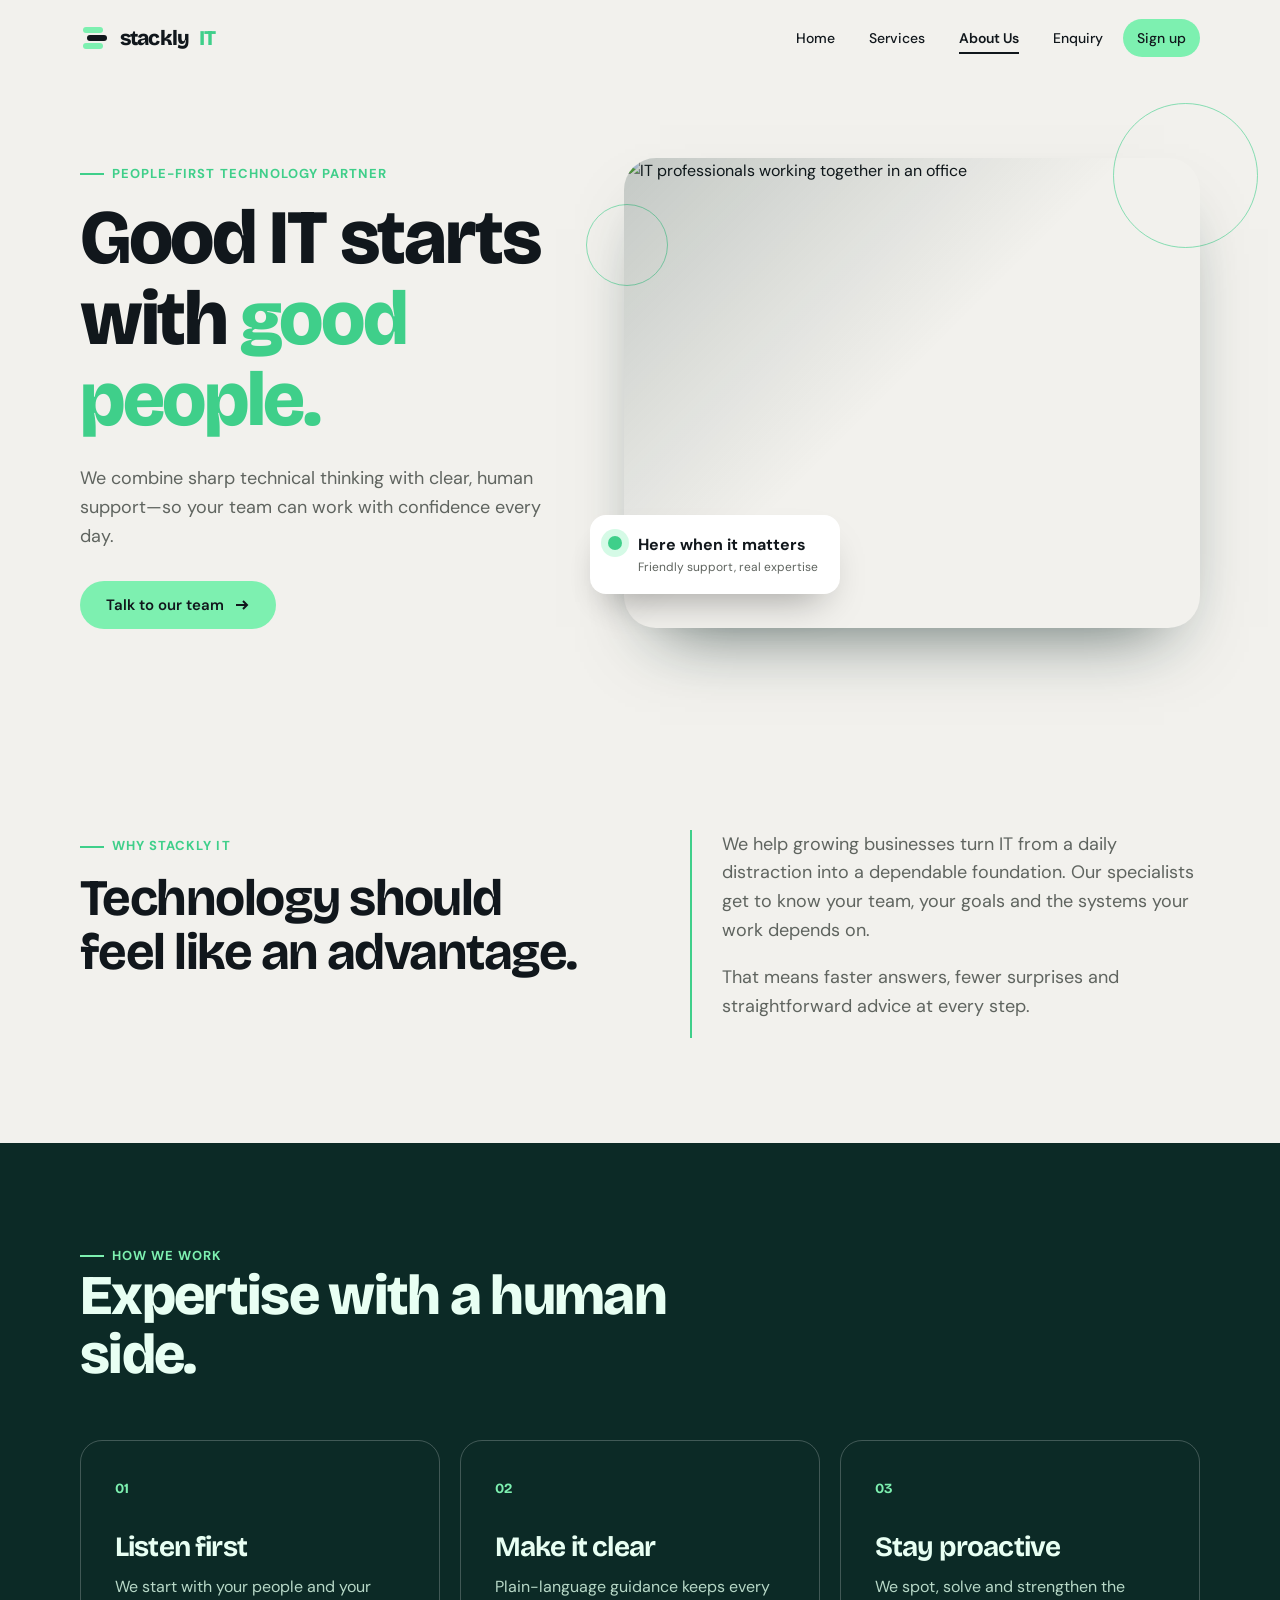
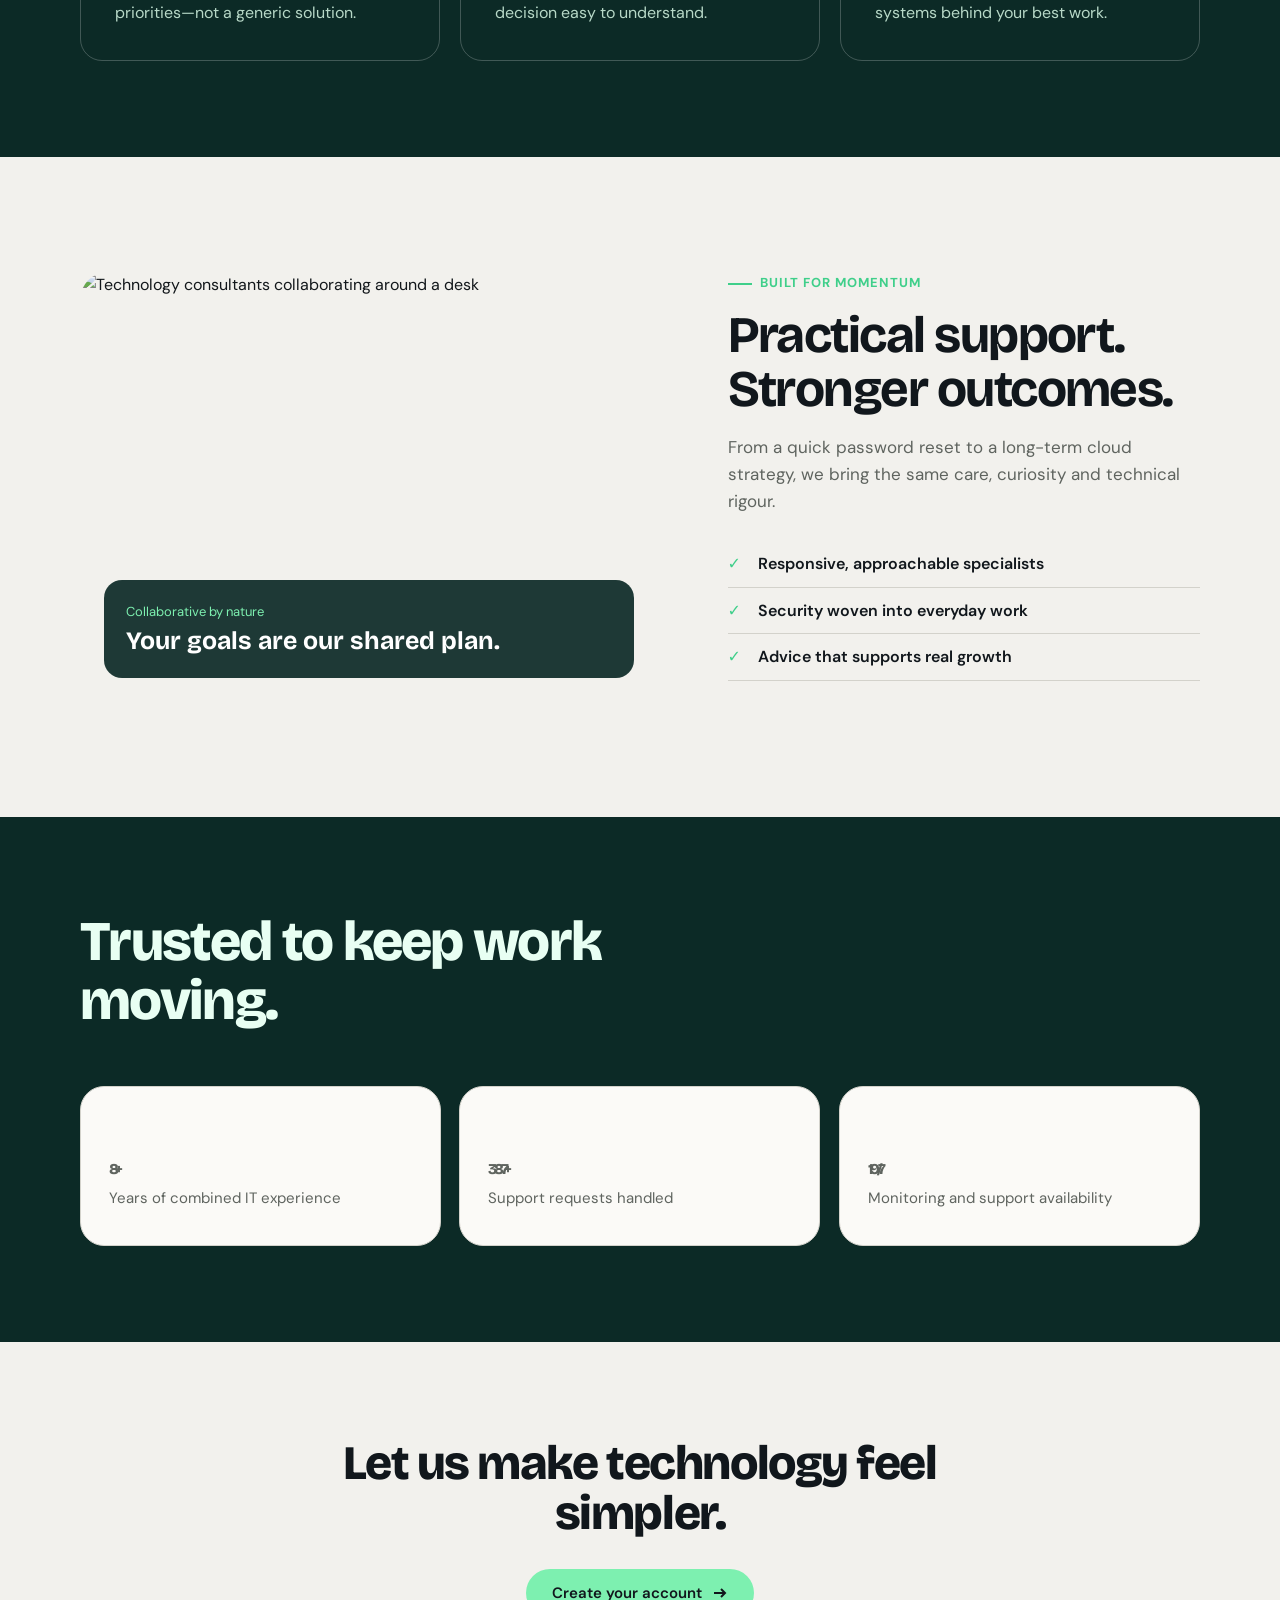
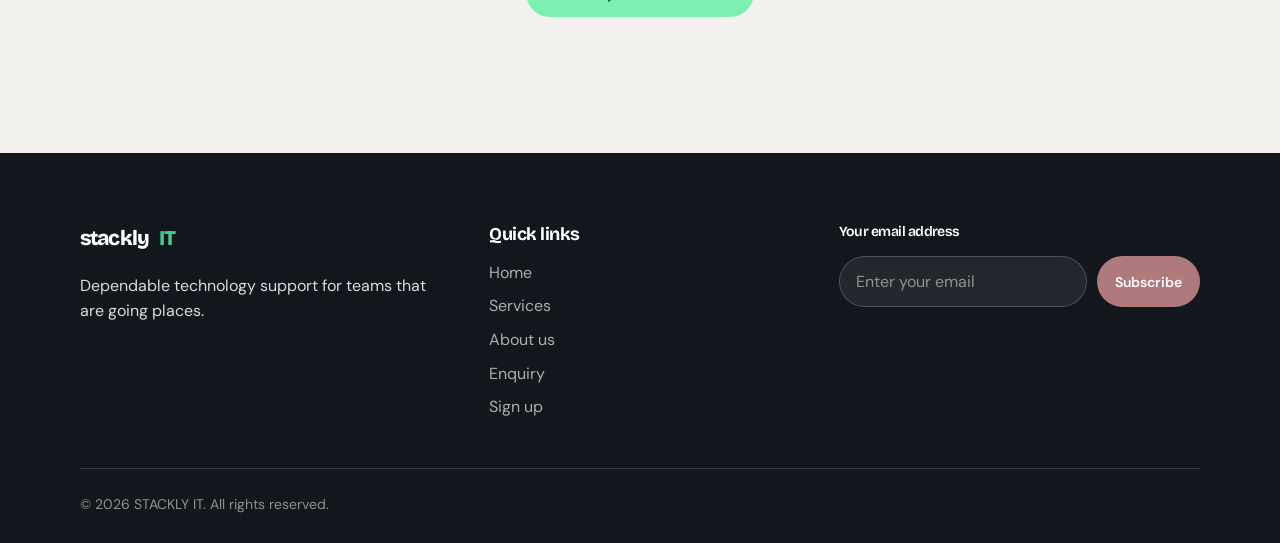
==== commit d798fbce: "some chnages" ====
--- a/stackly-it-website/stackly/about.html
+++ b/stackly-it-website/stackly/about.html
@@ -1,6 +1,6 @@
 <!doctype html>
-<html lang="en"><head><meta charset="UTF-8"><meta name="viewport" content="width=device-width,initial-scale=1"><meta name="theme-color" content="#f6f7ff"><title>About us | Stackly IT</title><link rel="icon" type="image/svg+xml" href="logo.svg"><link rel="stylesheet" href="styles.css"><link rel="stylesheet" href="fx.css"></head>
-<body class="about-page"><header class="site-header"><div class="wrap"><a class="brand" href="index.html" aria-label="Stackly IT home"><svg viewBox="0 0 30 30" aria-hidden="true"><rect class="b1" x="3" y="4" width="20" height="6" rx="3" fill="var(--mint)"/><rect class="b2" x="7" y="12" width="20" height="6" rx="3" fill="currentColor"/><rect class="b3" x="3" y="20" width="20" height="6" rx="3" fill="var(--mint)"/></svg>stackly<i>IT</i></a><button class="menu-toggle" aria-label="Toggle navigation" aria-expanded="false"><span></span><span></span></button><nav class="nav" aria-label="Main navigation"><a href="index.html">Home</a><a href="services.html">Services</a><a href="about.html" aria-current="page">About Us</a><a href="enquiry.html">Enquiry</a><a class="btn btn-sm" href="signup.html">Sign up</a></nav></div></header>
+<html lang="en"><head><meta charset="UTF-8"><meta name="viewport" content="width=device-width,initial-scale=1"><meta name="theme-color" content="#f2f1ed"><title>About us | Stackly IT</title><link rel="icon" type="image/svg+xml" href="logo.svg"><link rel="stylesheet" href="styles.css"><link rel="stylesheet" href="fx.css"></head>
+<body class="about-page"><header class="site-header"><div class="wrap"><a class="brand" href="index.html" aria-label="Stackly IT home"><svg viewBox="0 0 30 30" aria-hidden="true"><rect class="b1" x="3" y="4" width="20" height="6" rx="3" fill="#7df0b0"/><rect class="b2" x="7" y="12" width="20" height="6" rx="3" fill="currentColor"/><rect class="b3" x="3" y="20" width="20" height="6" rx="3" fill="#7df0b0"/></svg>stackly<i>IT</i></a><button class="menu-toggle" aria-label="Toggle navigation" aria-expanded="false"><span></span><span></span></button><nav class="nav" aria-label="Main navigation"><a href="index.html">Home</a><a href="services.html">Services</a><a href="about.html" aria-current="page">About Us</a><a href="enquiry.html">Enquiry</a><a class="btn btn-sm" href="signup.html">Sign up</a></nav></div></header>
 <main><section class="about-hero"><div class="wrap about-hero-grid"><div class="about-copy"><span class="eyebrow">People-first technology partner</span><h1>Good IT starts with <em>good people.</em></h1><p>We combine sharp technical thinking with clear, human support—so your team can work with confidence every day.</p><a class="btn" href="enquiry.html">Talk to our team <svg viewBox="0 0 16 16" fill="none" stroke="currentColor" stroke-width="2"><path d="M2 8h11M9 4l4 4-4 4"/></svg></a></div><div class="team-photo" data-reveal><img src="https://images.unsplash.com/photo-1521737711867-e3b97375f902?auto=format&amp;fit=crop&amp;w=1200&amp;q=85" alt="IT professionals working together in an office"><div class="photo-badge"><span></span><b>Here when it matters</b><small>Friendly support, real expertise</small></div><i class="orbit orbit-one"></i><i class="orbit orbit-two"></i></div></div></section>
 <section class="about-story"><div class="wrap story-grid"><div data-reveal><span class="eyebrow">Why Stackly IT</span><h2>Technology should feel like an advantage.</h2></div><div class="story-copy" data-reveal style="--d:.12s"><p>We help growing businesses turn IT from a daily distraction into a dependable foundation. Our specialists get to know your team, your goals and the systems your work depends on.</p><p>That means faster answers, fewer surprises and straightforward advice at every step.</p></div></div></section>
 <section class="dark values"><div class="wrap"><div class="head" data-reveal><span class="eyebrow">How we work</span><h2>Expertise with a human side.</h2></div><div class="value-grid"><article data-reveal><span>01</span><h3>Listen first</h3><p>We start with your people and your priorities—not a generic solution.</p></article><article data-reveal style="--d:.1s"><span>02</span><h3>Make it clear</h3><p>Plain-language guidance keeps every decision easy to understand.</p></article><article data-reveal style="--d:.2s"><span>03</span><h3>Stay proactive</h3><p>We spot, solve and strengthen the systems behind your best work.</p></article></div></div></section>
--- a/stackly-it-website/stackly/styles.css
+++ b/stackly-it-website/stackly/styles.css
@@ -1,5 +1,5 @@
 @import url('https://fonts.googleapis.com/css2?family=Bricolage+Grotesque:opsz,wght@12..96,500;12..96,700;12..96,800&family=DM+Sans:wght@400;500;600&display=swap');
-:root{--paper:#f6f7ff;--card:#ffffff;--ink:#172554;--deep:#111b45;--muted:#5d6687;--line:#d9def2;--mint:#72e6f4;--mint-d:#4f46e5;--rose:#c084a5;--err:#d14343;--ease:cubic-bezier(.2,.8,.2,1);--head:'Bricolage Grotesque','DM Sans',system-ui,sans-serif;--body:'DM Sans',system-ui,sans-serif}
+:root{--paper:#f2f1ed;--card:#fbfaf7;--ink:#11171c;--deep:#0c2a26;--muted:#5f645f;--line:#d3d2cb;--mint:#7df0b0;--mint-d:#3fcf8a;--rose:#b07a7d;--err:#c2403a;--ease:cubic-bezier(.2,.8,.2,1);--head:'Bricolage Grotesque','DM Sans',system-ui,sans-serif;--body:'DM Sans',system-ui,sans-serif}
 *{box-sizing:border-box}html{scroll-behavior:smooth}
 body{margin:0;background:var(--paper);color:var(--ink);font:400 16px/1.6 var(--body);-webkit-font-smoothing:antialiased}
 a{color:inherit;text-decoration:none}h1,h2,h3{font-family:var(--head);margin:0;letter-spacing:-.03em;line-height:1.05}
@@ -41,17 +41,17 @@
 .hero-cta{display:flex;gap:14px;flex-wrap:wrap;opacity:0;animation:fade .9s .9s var(--ease) forwards}
 @keyframes fade{from{opacity:0;transform:translateY(14px)}to{opacity:1;transform:none}}
 .link{display:inline-flex;align-items:center;gap:8px;font-weight:600;min-height:48px;border-bottom:2px solid var(--ink);align-self:center;line-height:1.2;padding:0;min-height:0;padding-bottom:3px}
-.panel{background:var(--deep);color:#e8efff;border-radius:28px;padding:30px;position:relative;box-shadow:0 40px 80px -40px rgba(17,27,69,.7);opacity:0;transform:translateY(30px) rotate(1.5deg);animation:panel 1.1s .4s var(--ease) forwards}
+.panel{background:var(--deep);color:#e8fff3;border-radius:28px;padding:30px;position:relative;box-shadow:0 40px 80px -40px rgba(12,42,38,.7);opacity:0;transform:translateY(30px) rotate(1.5deg);animation:panel 1.1s .4s var(--ease) forwards}
 @keyframes panel{to{opacity:1;transform:none}}
-.panel-top{display:flex;justify-content:space-between;align-items:center;font-size:14px;color:#b9d5ff}
-.live{display:inline-flex;align-items:center;gap:8px}.live::before{content:'';width:9px;height:9px;border-radius:50%;background:var(--mint);box-shadow:0 0 0 0 rgba(114,230,244,.7);animation:pulse 2s infinite}
-@keyframes pulse{70%{box-shadow:0 0 0 12px rgba(114,230,244,0)}100%{box-shadow:0 0 0 0 rgba(114,230,244,0)}}
-.panel-num{font:800 76px/1 var(--head);letter-spacing:-.05em;margin:22px 0 2px;color:#fff}.panel-sub{color:#b9d5ff;font-size:14px}
+.panel-top{display:flex;justify-content:space-between;align-items:center;font-size:14px;color:#9fd9bd}
+.live{display:inline-flex;align-items:center;gap:8px}.live::before{content:'';width:9px;height:9px;border-radius:50%;background:var(--mint);box-shadow:0 0 0 0 rgba(125,240,176,.7);animation:pulse 2s infinite}
+@keyframes pulse{70%{box-shadow:0 0 0 12px rgba(125,240,176,0)}100%{box-shadow:0 0 0 0 rgba(125,240,176,0)}}
+.panel-num{font:800 76px/1 var(--head);letter-spacing:-.05em;margin:22px 0 2px;color:#fff}.panel-sub{color:#9fd9bd;font-size:14px}
 .bars{height:150px;display:flex;align-items:flex-end;gap:12px;margin-top:26px;border-bottom:1px solid rgba(255,255,255,.18)}
 .bars i{flex:1;height:var(--h);background:rgba(255,255,255,.16);border-radius:8px 8px 0 0;transform:scaleY(0);transform-origin:bottom;animation:grow .9s var(--ease) forwards;animation-delay:calc(var(--n)*.09s + .9s)}
 .bars i:last-child{background:var(--mint)}
 @keyframes grow{to{transform:none}}
-.days{display:flex;gap:12px;margin-top:8px;font-size:12px;color:#92b0dd}.days span{flex:1;text-align:center}
+.days{display:flex;gap:12px;margin-top:8px;font-size:12px;color:#7fb89d}.days span{flex:1;text-align:center}
 .toast{position:absolute;left:-34px;bottom:46px;background:var(--card);color:var(--ink);border-radius:16px;padding:12px 16px;font-size:13px;font-weight:600;display:flex;gap:10px;align-items:center;box-shadow:0 20px 40px -16px rgba(0,0,0,.4);opacity:0;animation:toast 5s 2.2s var(--ease) infinite}
 .toast b{display:grid;place-items:center;width:24px;height:24px;border-radius:50%;background:var(--mint)}
 @keyframes toast{0%{opacity:0;transform:translateY(16px)}8%,60%{opacity:1;transform:none}70%,100%{opacity:0;transform:translateY(-10px)}}
@@ -64,24 +64,24 @@
 section{padding:96px 0}.head{max-width:640px;margin-bottom:56px}.head h2{font-size:clamp(34px,4.4vw,56px);font-weight:800}.head p{color:var(--muted);font-size:18px;margin:18px 0 0}
 .features{display:grid;gap:0;border-top:1px solid var(--line)}
 .feature{display:grid;grid-template-columns:128px 1fr 1.3fr;gap:32px;align-items:center;padding:22px 0;border-bottom:1px solid var(--line);transition:padding .4s var(--ease),background .4s}
-.feature:hover{padding-left:20px;background:linear-gradient(90deg,rgba(114,230,244,.18),transparent 60%)}
-.feature-image{width:128px;height:94px;margin:0;position:relative;overflow:hidden;border-radius:18px;background:var(--card);box-shadow:0 16px 28px -22px rgba(17,27,69,.8)}
-.feature-image::after{content:'';position:absolute;inset:0;background:linear-gradient(135deg,rgba(17,27,69,.12),transparent 60%);pointer-events:none;transition:background .4s}
+.feature:hover{padding-left:20px;background:linear-gradient(90deg,rgba(125,240,176,.18),transparent 60%)}
+.feature-image{width:128px;height:94px;margin:0;position:relative;overflow:hidden;border-radius:18px;background:var(--card);box-shadow:0 16px 28px -22px rgba(12,42,38,.8)}
+.feature-image::after{content:'';position:absolute;inset:0;background:linear-gradient(135deg,rgba(12,42,38,.12),transparent 60%);pointer-events:none;transition:background .4s}
 .feature-image img{display:block;width:100%;height:100%;object-fit:cover;filter:saturate(.78) contrast(1.05);transition:transform .65s var(--ease),filter .45s var(--ease)}
 .image-tag{position:absolute;top:9px;right:9px;display:grid;place-items:center;width:28px;height:28px;border-radius:50%;background:rgba(255,255,255,.9);color:var(--deep);font:700 11px var(--head);backdrop-filter:blur(8px)}
-.feature:hover .feature-image img{transform:scale(1.1);filter:saturate(1) contrast(1.05)}.feature:hover .feature-image::after{background:linear-gradient(135deg,rgba(114,230,244,.22),transparent 65%)}
+.feature:hover .feature-image img{transform:scale(1.1);filter:saturate(1) contrast(1.05)}.feature:hover .feature-image::after{background:linear-gradient(135deg,rgba(125,240,176,.22),transparent 65%)}
 .ico{width:64px;height:64px;border-radius:20px;background:var(--card);display:grid;place-items:center;border:1px solid var(--line);transition:background .4s,transform .5s var(--ease)}
 .feature:hover .ico{background:var(--mint);transform:rotate(-8deg) scale(1.06)}
 .ico svg{width:30px;height:30px;stroke:var(--ink);fill:none;stroke-width:1.7;stroke-linecap:round;stroke-linejoin:round}
 .feature h3{font-size:28px;font-weight:700}.feature p{margin:0;color:var(--muted)}
-.dark{background:var(--deep);color:#e8efff}.dark .head p{color:#b9d5ff}
+.dark{background:var(--deep);color:#e8fff3}.dark .head p{color:#9fd9bd}
 .steps{display:grid;grid-template-columns:repeat(3,1fr);gap:28px;position:relative}
 .steps::before{content:'';position:absolute;top:27px;left:16%;right:16%;height:2px;background:repeating-linear-gradient(90deg,var(--line) 0 8px,transparent 8px 16px)}
 .dark .steps::before{background:repeating-linear-gradient(90deg,rgba(255,255,255,.3) 0 8px,transparent 8px 16px)}
 .step{text-align:center;position:relative}.step b{width:56px;height:56px;margin:0 auto 18px;border-radius:50%;display:grid;place-items:center;font:700 22px var(--head);background:var(--card);color:var(--ink);border:1px solid var(--line);position:relative;z-index:1;transition:background .4s,transform .5s var(--ease)}
 .dark .step b{background:var(--deep);border-color:rgba(255,255,255,.4);color:#fff}
 .step:hover b{background:var(--mint);color:var(--ink);transform:scale(1.12)}
-.step h3{font-size:22px;margin-bottom:6px}.step p{margin:0 auto;max-width:240px;color:var(--muted);font-size:15px}.dark .step p{color:#b9d5ff}
+.step h3{font-size:22px;margin-bottom:6px}.step p{margin:0 auto;max-width:240px;color:var(--muted);font-size:15px}.dark .step p{color:#9fd9bd}
 .cta{background:var(--mint);border-radius:36px;padding:72px 56px;display:flex;justify-content:space-between;align-items:center;gap:32px;flex-wrap:wrap;position:relative;overflow:hidden}
 .cta::after{content:'';position:absolute;right:-80px;top:-80px;width:320px;height:320px;border-radius:50%;border:2px solid rgba(17,23,28,.15);box-shadow:0 0 0 50px rgba(17,23,28,.04),0 0 0 110px rgba(17,23,28,.03);animation:spin 14s linear infinite;pointer-events:none}
 @keyframes spin{to{transform:rotate(360deg)}}
@@ -114,12 +114,12 @@
 .detail-f{margin-top:30px}
 /* enquiry */
 .form-card{background:var(--card);border:1px solid var(--line);border-radius:32px;padding:44px;max-width:860px;margin:0 auto;box-shadow:0 40px 70px -50px rgba(17,23,28,.5)}
-.service-form-heading{padding-bottom:24px;margin-bottom:28px;border-bottom:1px solid var(--line)}.service-form-heading span{display:inline-flex;padding:5px 11px;border-radius:999px;background:rgba(114,230,244,.28);color:var(--deep);font-size:12px;font-weight:700;letter-spacing:.04em;text-transform:uppercase}.service-form-heading h2{font-size:28px;margin:12px 0 8px}.service-form-heading p{max-width:560px;margin:0;color:var(--muted);transition:opacity .2s var(--ease)}
+.service-form-heading{padding-bottom:24px;margin-bottom:28px;border-bottom:1px solid var(--line)}.service-form-heading span{display:inline-flex;padding:5px 11px;border-radius:999px;background:rgba(125,240,176,.28);color:var(--deep);font-size:12px;font-weight:700;letter-spacing:.04em;text-transform:uppercase}.service-form-heading h2{font-size:28px;margin:12px 0 8px}.service-form-heading p{max-width:560px;margin:0;color:var(--muted);transition:opacity .2s var(--ease)}
 .grid2{display:grid;grid-template-columns:1fr 1fr;gap:22px}.field{margin-bottom:22px}
 label{display:block;font-weight:600;font-size:14px;margin-bottom:8px}
 input,textarea,select{width:100%;border:1.5px solid var(--line);border-radius:14px;background:#fff;padding:14px 16px;font:400 16px var(--body);color:var(--ink);transition:border-color .25s,box-shadow .25s}
 textarea{min-height:140px;resize:vertical}select{appearance:none;background:#fff url("data:image/svg+xml,%3Csvg xmlns=%27http://www.w3.org/2000/svg%27 width=%2714%27 height=%278%27 viewBox=%270 0 14 8%27%3E%3Cpath d=%27m1 1 6 6 6-6%27 fill=%27none%27 stroke=%27%2311171c%27 stroke-width=%272%27 stroke-linecap=%27round%27/%3E%3C/svg%3E") no-repeat right 18px center;padding-right:48px;cursor:pointer}
-input:focus,textarea:focus,select:focus{outline:0;border-color:var(--mint-d);box-shadow:0 0 0 4px rgba(114,230,244,.35)}
+input:focus,textarea:focus,select:focus{outline:0;border-color:var(--mint-d);box-shadow:0 0 0 4px rgba(125,240,176,.35)}
 .field.bad input,.field.bad textarea,.field.bad select{border-color:var(--err);animation:shake .4s}.field.bad .err{display:block}
 .err{display:none;color:var(--err);font-size:13px;margin-top:6px}
 @keyframes shake{25%{transform:translateX(-6px)}75%{transform:translateX(6px)}}
@@ -144,17 +144,17 @@
 .ticket{display:inline-flex;align-items:center;gap:18px;margin-top:36px;background:var(--card);border:1.5px dashed #a7a89f;border-radius:20px;padding:18px 24px;text-align:left}
 .ticket small{display:block;color:var(--muted);font-size:13px}.ticket strong{font:800 28px var(--head);letter-spacing:-.02em}
 .copy{border:1px solid var(--line);background:#fff;border-radius:12px;padding:9px 16px;font:600 14px var(--body);cursor:pointer;transition:background .3s}.copy:hover{background:var(--mint)}
-.urgent{max-width:560px;margin:50px auto 0;display:flex;gap:16px;align-items:center;background:var(--deep);color:#e8efff;border-radius:22px;padding:22px 26px;text-align:left}
-.urgent svg{width:30px;height:30px;flex:none;stroke:var(--mint);fill:none;stroke-width:1.8}.urgent p{margin:0;font-size:14px;color:#b9d5ff}.urgent b{display:block;color:#fff;font-size:16px}
+.urgent{max-width:560px;margin:50px auto 0;display:flex;gap:16px;align-items:center;background:var(--deep);color:#e8fff3;border-radius:22px;padding:22px 26px;text-align:left}
+.urgent svg{width:30px;height:30px;flex:none;stroke:var(--mint);fill:none;stroke-width:1.8}.urgent p{margin:0;font-size:14px;color:#9fd9bd}.urgent b{display:block;color:#fff;font-size:16px}
 .chip{display:inline-block;background:var(--mint);padding:4px 14px;border-radius:999px;font-weight:600;font-size:14px;margin-top:14px}
 /* footer */
-footer{background:var(--ink);color:#dce5ff;padding:72px 0 28px;margin-top:40px}
+footer{background:var(--ink);color:#d9dcd8;padding:72px 0 28px;margin-top:40px}
 .f-top{display:grid;grid-template-columns:1.2fr 1fr 1.2fr;gap:48px;padding-bottom:48px;border-bottom:1px solid rgba(255,255,255,.14)}
 footer .brand{color:#fff;margin-bottom:22px}.socials{display:flex;gap:12px}
 .socials a{width:44px;height:44px;border-radius:50%;border:1px solid rgba(255,255,255,.25);display:grid;place-items:center;transition:background .3s,color .3s,transform .4s var(--ease)}
 .socials a:hover{background:var(--mint);color:var(--ink);transform:translateY(-4px) rotate(8deg)}.socials svg{width:18px;height:18px;fill:currentColor}
 footer h3{font-size:18px;color:#fff;margin-bottom:16px}.f-links{display:flex;flex-direction:column;gap:8px}
-.f-links a,.f-bot a{color:#b7c1df;transition:color .2s,transform .3s var(--ease);width:fit-content}.f-links a:hover,.f-bot a:hover{color:var(--mint);transform:translateX(4px)}
+.f-links a,.f-bot a{color:#aab0aa;transition:color .2s,transform .3s var(--ease);width:fit-content}.f-links a:hover,.f-bot a:hover{color:var(--mint);transform:translateX(4px)}
 .sub{display:flex;gap:10px;flex-wrap:wrap}.sub input{flex:1;min-width:180px;background:rgba(255,255,255,.07);border-color:rgba(255,255,255,.2);color:#fff;border-radius:999px}.sub input::placeholder{color:#8c938d}
 .sub .btn{background:var(--rose);color:#fff}.sub .btn:hover{box-shadow:0 10px 24px -8px rgba(176,122,125,.8)}
 .msg{min-height:20px;font-size:14px;color:var(--mint);margin:10px 0 0}
@@ -175,7 +175,7 @@
 @media (prefers-reduced-motion:reduce){*,*::before,*::after{animation-duration:.01ms!important;animation-delay:0s!important;animation-iteration-count:1!important;transition-duration:.01ms!important}.line>span,.lead,.hero-cta,.panel,.bars i,[data-reveal]{opacity:1;transform:none}.tick .r,.tick .k{stroke-dashoffset:0}.tick .c{transform:scale(.86)}.marquee div{animation:none}}
 
 /* Screenshot-inspired services page */
-.services-page{--paper:#eef1ff;--card:#fff;--line:#d9def2;background:#f8f9ff;color:#172554;font-size:14px}
+.services-page{--paper:#ebebeb;--card:#fff;--line:#d5d5d5;background:#f5f5f5;color:#242424;font-size:14px}
 .services-page .site-header{background:rgba(235,235,235,.94)}
 .services-page .site-header .wrap{height:66px}
 .services-page .brand{font-size:0;gap:0;width:48px;height:40px;justify-content:center;border:1px solid #bbb;color:transparent;position:relative}
@@ -197,7 +197,7 @@
 .services-page .tab[aria-selected=true]{color:#fff;border-color:transparent}
 .services-page .tab[aria-selected=true]::after{color:#fff}
 .services-page .tab[data-t="managed"][aria-selected=true]{background:#0c2a26}.services-page .tab[data-t="cyber"][aria-selected=true]{background:#355c7d}.services-page .tab[data-t="cloud"][aria-selected=true]{background:#516b92}.services-page .tab[data-t="consult"][aria-selected=true]{background:#8b6267}
-.services-page .detail{display:block;padding:16px 20px;margin:0 0 20px;border:2px solid transparent;border-radius:10px;background:#fff;transition:background .35s var(--ease),border-color .35s var(--ease),box-shadow .35s var(--ease),transform .35s var(--ease);min-height:145px}.services-page .detail.on{animation:servicePanel .42s var(--ease) both;box-shadow:0 16px 28px -24px rgba(17,27,69,.6)}.services-page .detail#managed.on{background:#e6fbff;border-color:#72e6f4}.services-page .detail#cyber.on{background:#eef6ff;border-color:#67c5ef}.services-page .detail#cloud.on{background:#f1f3ff;border-color:#8c86f7}.services-page .detail#consult.on{background:#fff1f2;border-color:#d99abb}@keyframes servicePanel{from{transform:translateY(10px)}to{transform:none}}
+.services-page .detail{display:block;padding:16px 20px;margin:0 0 20px;border:2px solid transparent;border-radius:10px;background:#fff;transition:background .35s var(--ease),border-color .35s var(--ease),box-shadow .35s var(--ease),transform .35s var(--ease);min-height:145px}.services-page .detail.on{animation:servicePanel .42s var(--ease) both;box-shadow:0 16px 28px -24px rgba(12,42,38,.6)}.services-page .detail#managed.on{background:#edfff4;border-color:#7df0b0}.services-page .detail#cyber.on{background:#eef6ff;border-color:#8bb8de}.services-page .detail#cloud.on{background:#f1f3ff;border-color:#9daee8}.services-page .detail#consult.on{background:#fff1f2;border-color:#e0a6ae}@keyframes servicePanel{from{transform:translateY(10px)}to{transform:none}}
 .services-page .detail-h{gap:14px;margin-bottom:16px}
 .services-page .detail-h .ico{width:28px;height:28px;border:0;border-radius:0;background:transparent;flex:none}
 .services-page .detail-h .ico svg{width:22px;height:22px;stroke-width:2}
@@ -211,7 +211,7 @@
 .services-page .cols li{padding-left:10px}
 .services-page .cols li::before{width:4px;height:4px;top:.55em;border:0;border-radius:50%;background:#777;transform:none}
 .services-page .detail-f{display:none}
-.services-page footer{margin-top:0;background:#eef1ff;color:#4b5579;padding:38px 0 16px}
+.services-page footer{margin-top:0;background:#ebebeb;color:#555;padding:38px 0 16px}
 .services-page .f-top{grid-template-columns:1.2fr 1fr 1.2fr;gap:40px;padding-bottom:24px;border-bottom:0}
 .services-page footer .brand{width:120px;height:88px;margin-bottom:18px;color:#555;border:1px solid #aaa;font-size:15px}
 .services-page footer .brand svg{display:none}
--- a/stackly-it-website/stackly/fx.css
+++ b/stackly-it-website/stackly/fx.css
@@ -20,7 +20,7 @@
     height: 420px;
     margin: -210px 0 0 -210px;
     border-radius: 50%;
-    background: radial-gradient(circle, rgba(114, 230, 244, .28), transparent 65%);
+    background: radial-gradient(circle, rgba(125, 240, 176, .28), transparent 65%);
     pointer-events: none;
     z-index: 0;
     will-change: transform;
@@ -221,7 +221,7 @@
     display: grid;
     gap: 8px;
     font-size: 13px;
-    color: #b9d5ff;
+    color: #9fd9bd;
     min-height: 62px
 }
 
@@ -233,7 +233,7 @@
 }
 
 .feed time {
-    color: #92b0dd;
+    color: #7fb89d;
     font-variant-numeric: tabular-nums;
     font-size: 12px;
     min-width: 56px
@@ -814,7 +814,7 @@
     object-fit: cover;
     border-radius: 32px;
     filter: saturate(.85) contrast(1.03);
-    box-shadow: 0 35px 70px -36px rgba(17, 27, 69, .7)
+    box-shadow: 0 35px 70px -36px rgba(12, 42, 38, .7)
 }
 
 .team-photo::after {
@@ -822,7 +822,7 @@
     position: absolute;
     inset: 0;
     border-radius: 32px;
-    background: linear-gradient(135deg, rgba(17, 27, 69, .2), transparent 48%);
+    background: linear-gradient(135deg, rgba(12, 42, 38, .2), transparent 48%);
     pointer-events: none
 }
 
@@ -846,7 +846,7 @@
     height: 14px;
     border-radius: 50%;
     background: var(--mint-d);
-    box-shadow: 0 0 0 7px rgba(114, 230, 244, .32)
+    box-shadow: 0 0 0 7px rgba(125, 240, 176, .32)
 }
 
 .photo-badge b,
@@ -935,7 +935,7 @@
 
 .value-grid article:hover {
     transform: translateY(-8px);
-    background: rgba(114, 230, 244, .1)
+    background: rgba(125, 240, 176, .1)
 }
 
 .value-grid span {
@@ -949,7 +949,7 @@
 }
 
 .value-grid p {
-    color: #c4d4f5;
+    color: #b7d8c7;
     margin: 0
 }
 
@@ -986,7 +986,7 @@
     bottom: 24px;
     padding: 22px;
     border-radius: 18px;
-    background: rgba(17, 27, 69, .92);
+    background: rgba(12, 42, 38, .92);
     color: #fff;
     backdrop-filter: blur(12px)
 }
@@ -1053,7 +1053,7 @@
     position: absolute;
     width: 250px;
     height: 250px;
-    border: 36px solid rgba(114, 230, 244, .4);
+    border: 36px solid rgba(125, 240, 176, .4);
     border-radius: 50%;
     right: 5%;
     bottom: -120px;
